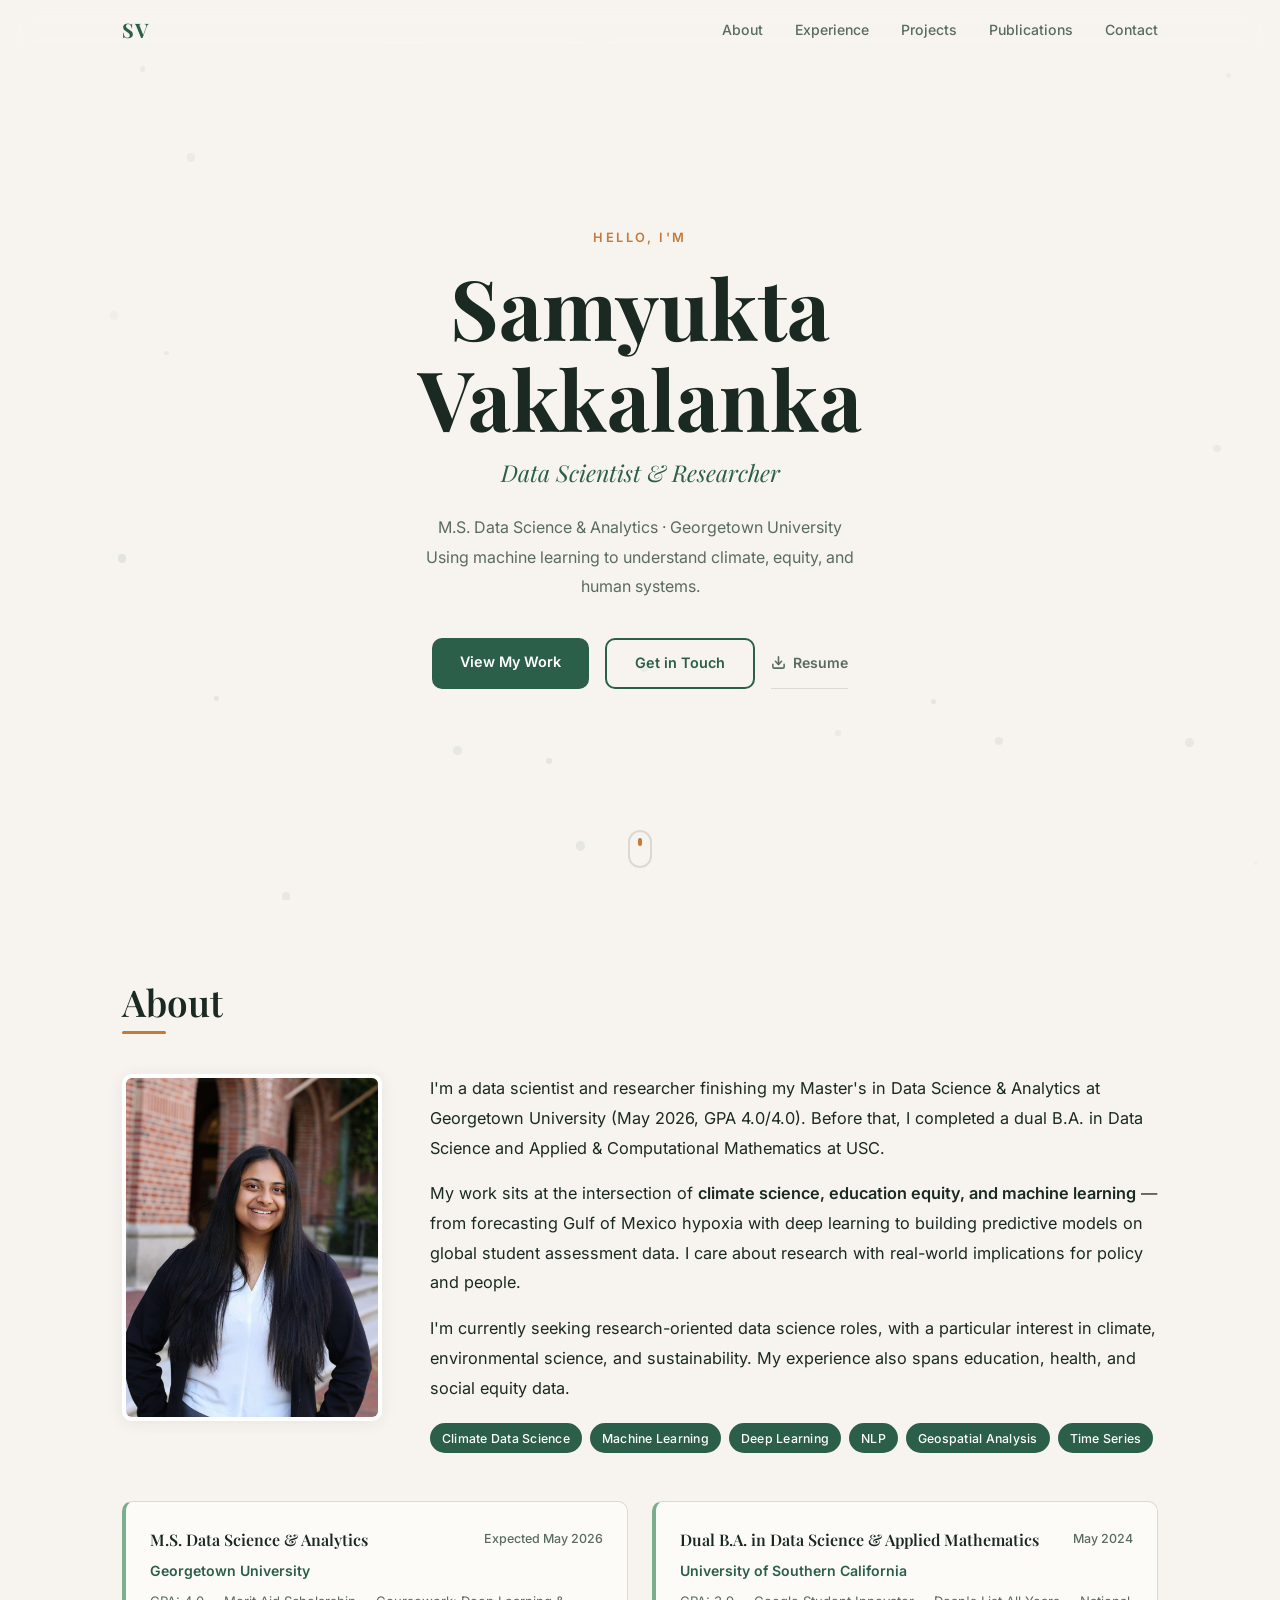
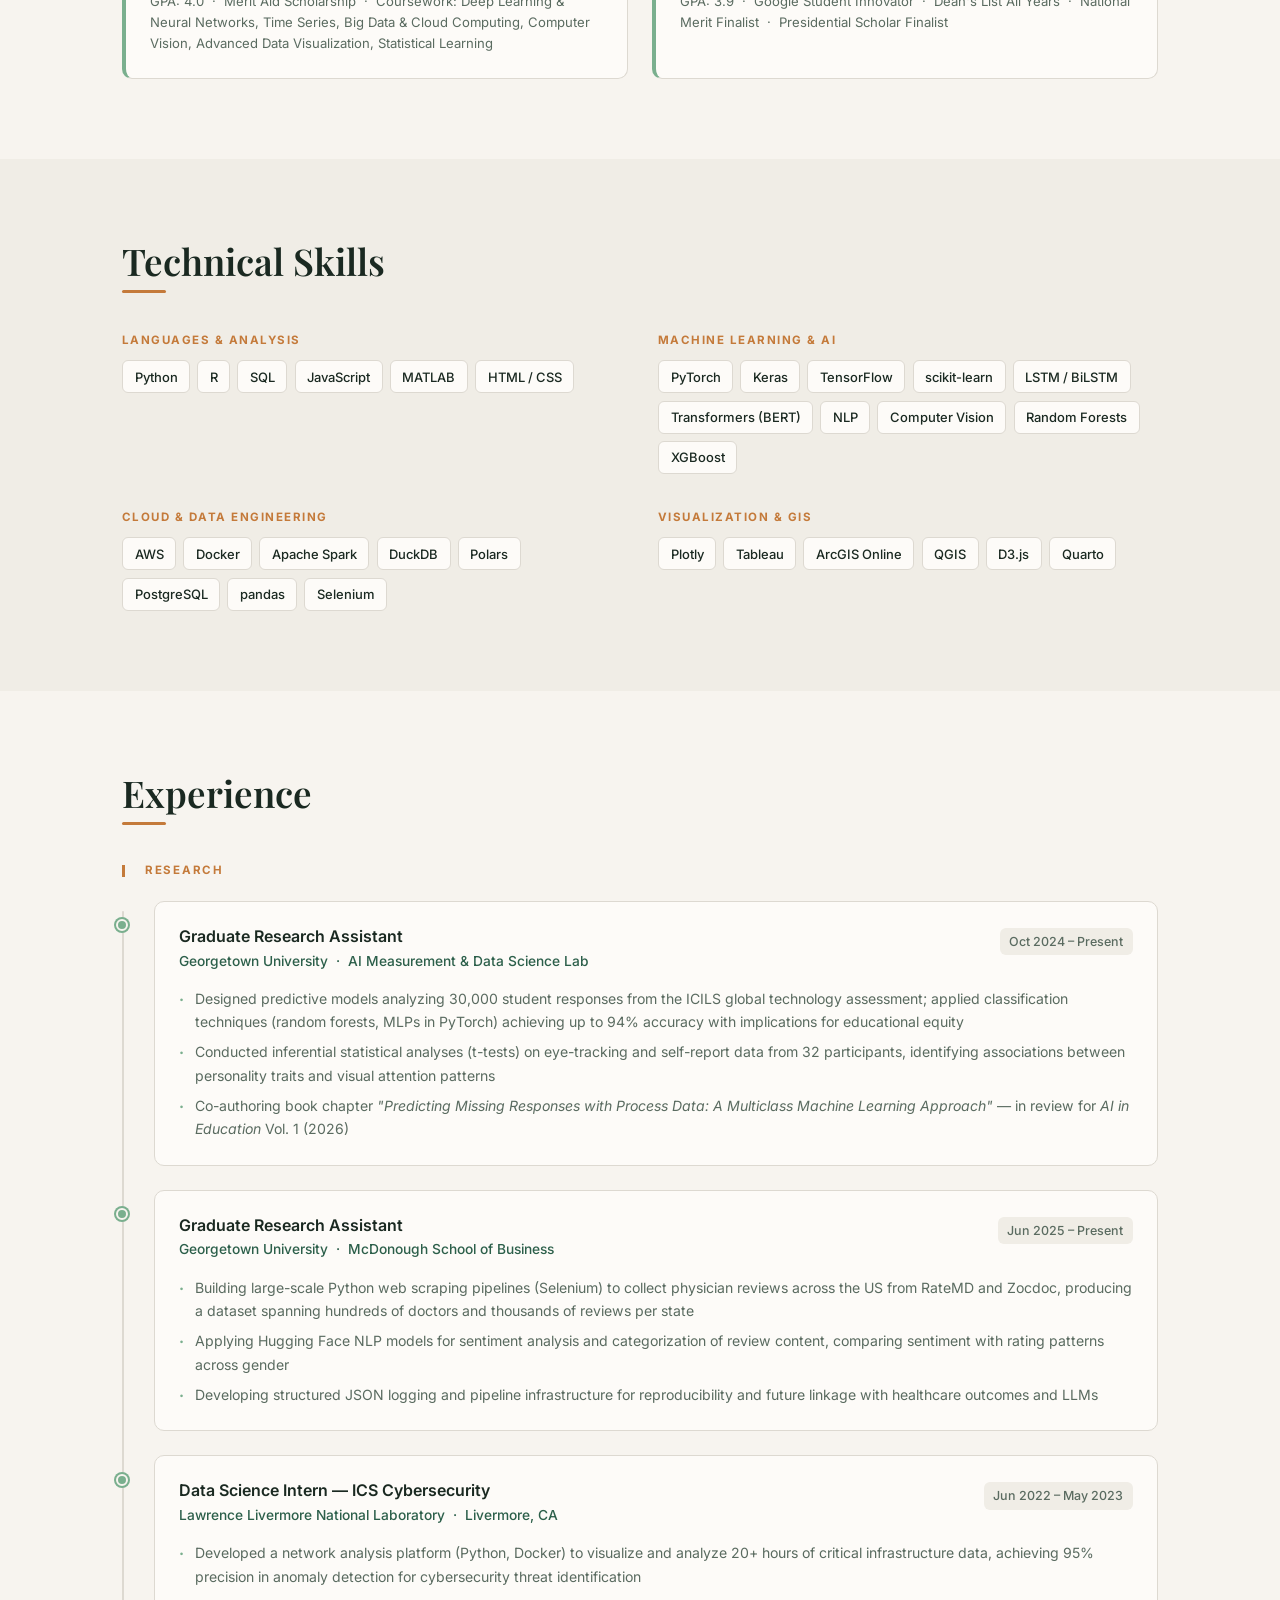
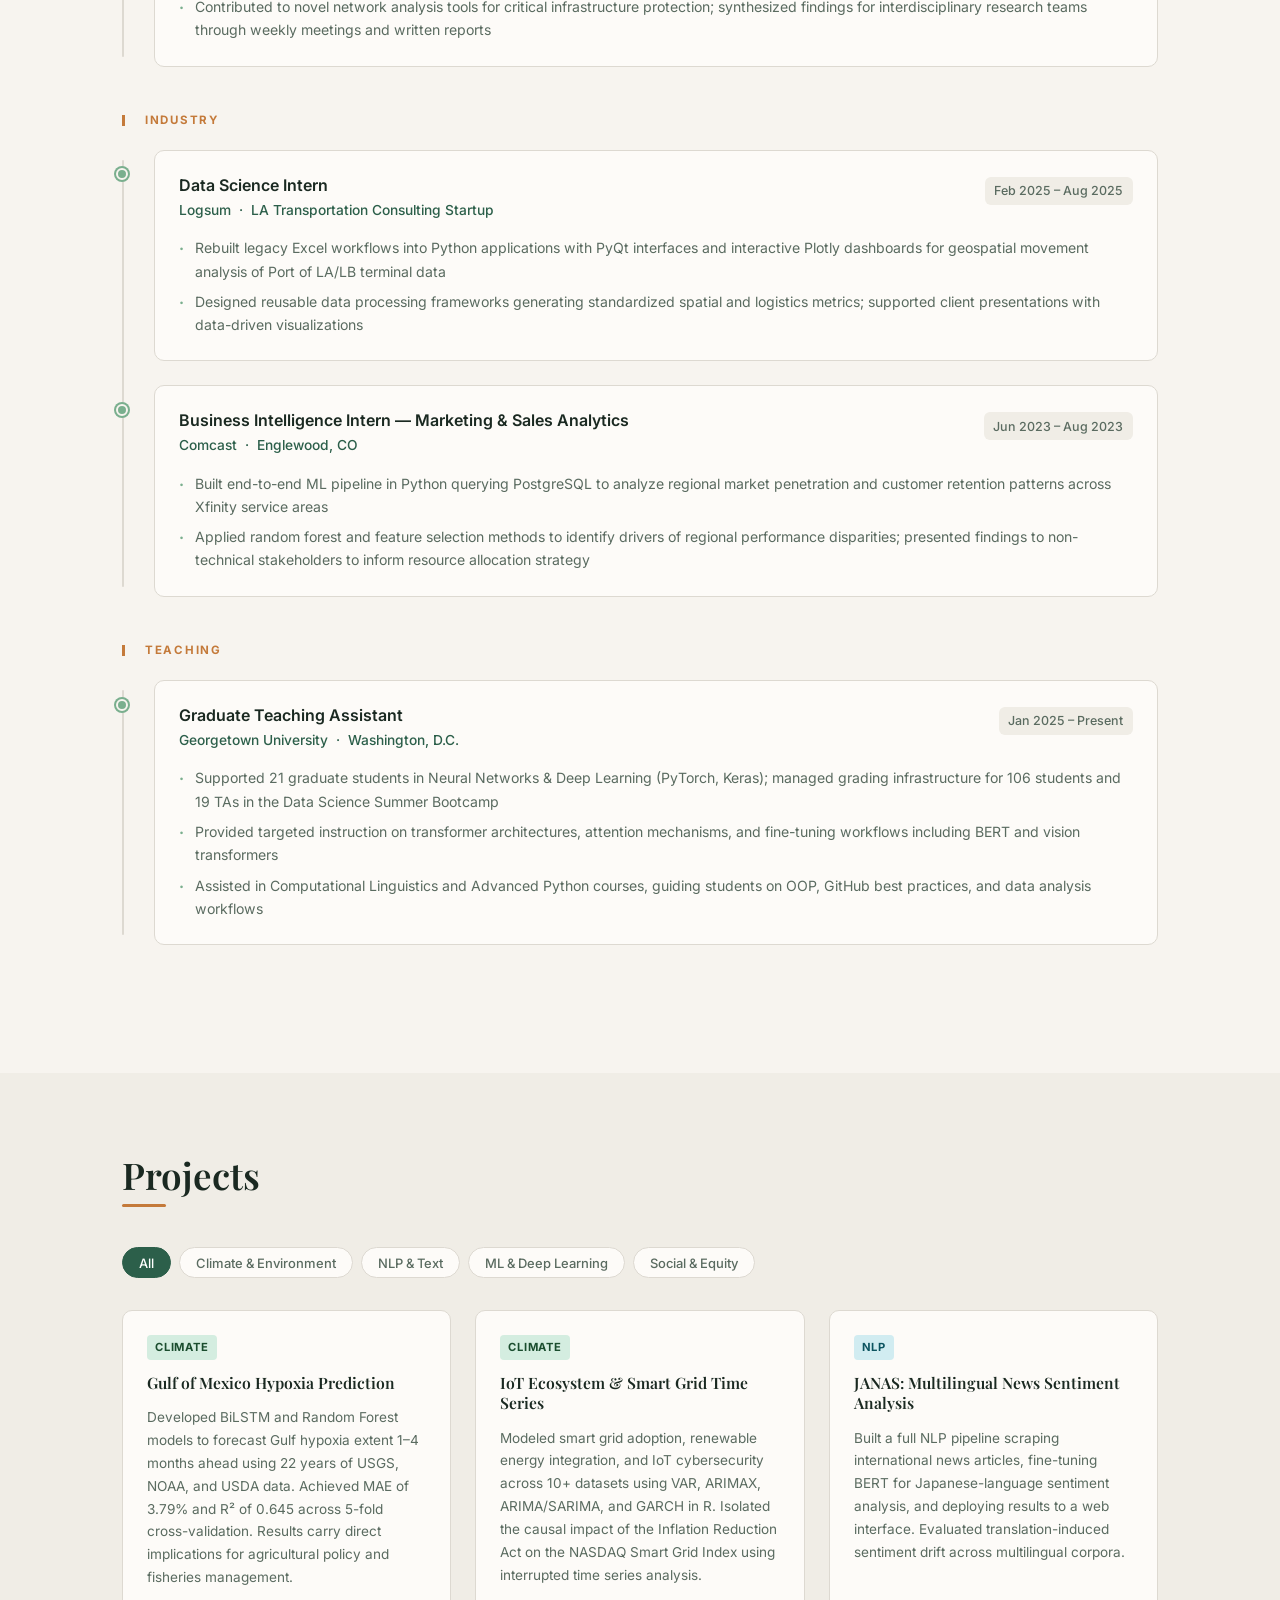
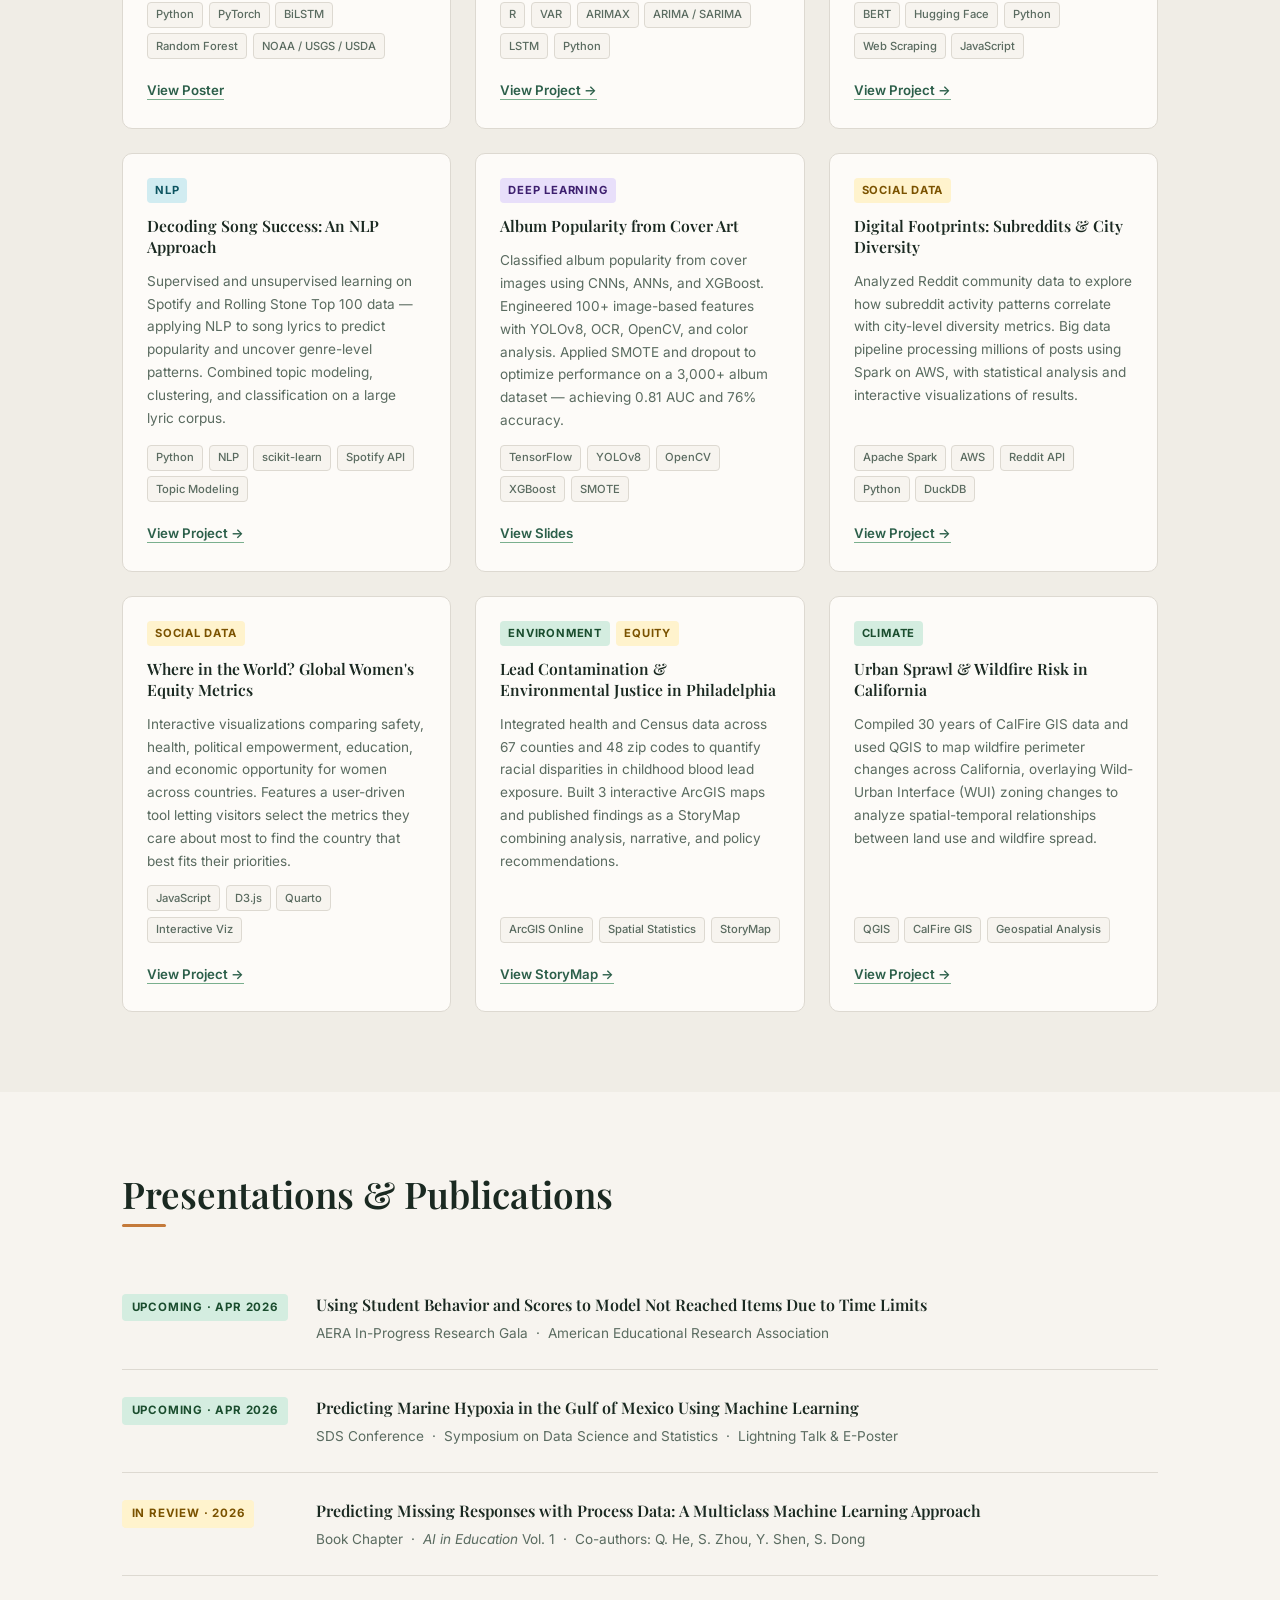
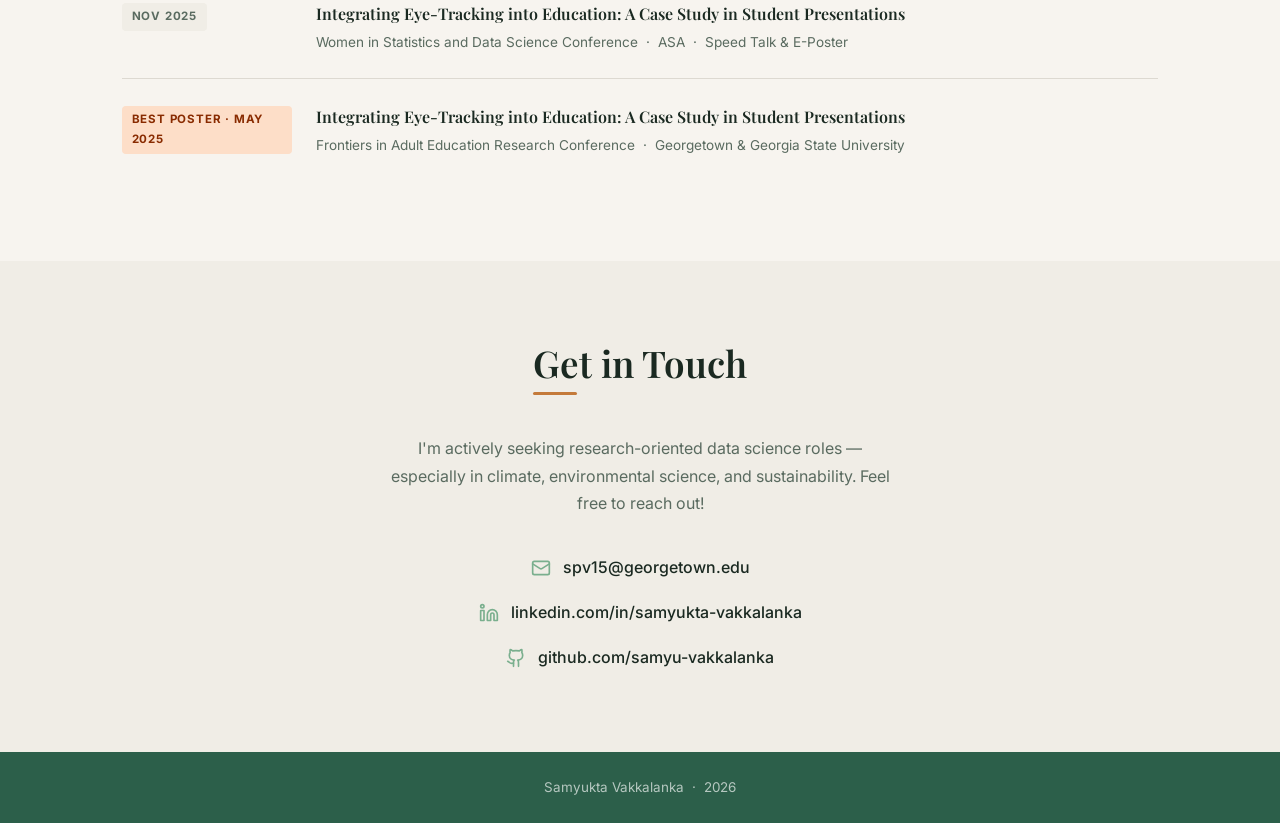
==== index.html @ a19cf348 "Restructure website" ====
<!DOCTYPE html>
<html lang="en">
<head>
  <meta charset="UTF-8">
  <meta name="viewport" content="width=device-width, initial-scale=1.0">
  <title>Samyukta Vakkalanka | Data Scientist & Researcher</title>
  <meta name="description" content="Data Scientist and Researcher specializing in climate, education, and machine learning. M.S. Data Science & Analytics, Georgetown University.">
  <meta name="keywords" content="Samyukta Vakkalanka, Samyu Vakkalanka, data scientist, climate data science, machine learning, Georgetown University">
  <link rel="preconnect" href="https://fonts.googleapis.com">
  <link rel="preconnect" href="https://fonts.gstatic.com" crossorigin>
  <link href="https://fonts.googleapis.com/css2?family=Playfair+Display:ital,wght@0,400;0,600;0,700;1,400;1,600&family=Inter:wght@300;400;500;600&display=swap" rel="stylesheet">
  <link rel="stylesheet" href="style.css">
  <!-- Favicon: SV initials in brand green -->
  <link rel="icon" type="image/svg+xml" href="data:image/svg+xml,<svg xmlns='http://www.w3.org/2000/svg' viewBox='0 0 32 32'><rect width='32' height='32' rx='6' fill='%232C5F4A'/><text x='50%25' y='50%25' dominant-baseline='central' text-anchor='middle' font-family='Georgia,serif' font-size='14' font-weight='700' fill='white'>SV</text></svg>">
</head>
<body>

  <!-- ===================== NAVIGATION ===================== -->
  <nav id="navbar">
    <div class="nav-inner">
      <a href="#hero" class="nav-logo">SV</a>
      <ul class="nav-links">
        <li><a href="#about">About</a></li>
        <li><a href="#experience">Experience</a></li>
        <li><a href="#projects">Projects</a></li>
        <li><a href="#publications">Publications</a></li>
        <li><a href="#contact">Contact</a></li>
      </ul>
    </div>
  </nav>

  <!-- ===================== HERO ===================== -->
  <section id="hero">
    <div class="hero-bg-dots" aria-hidden="true"></div>
    <div class="hero-content">
      <p class="hero-eyebrow">Hello, I'm</p>
      <h1>Samyukta<br>Vakkalanka</h1>
      <p class="hero-subtitle">Data Scientist &amp; Researcher</p>
      <p class="hero-desc">
        M.S. Data Science &amp; Analytics · Georgetown University<br>
        Using machine learning to understand climate, equity, and human systems.
      </p>
      <div class="hero-cta">
        <a href="#projects" class="btn-primary">View My Work</a>
        <a href="#contact" class="btn-secondary">Get in Touch</a>
        <a href="media/Samyukta_Vakkalanka_Resume.pdf" target="_blank" class="btn-cv">
          <svg xmlns="http://www.w3.org/2000/svg" width="15" height="15" viewBox="0 0 24 24" fill="none" stroke="currentColor" stroke-width="2.5" stroke-linecap="round" stroke-linejoin="round" aria-hidden="true"><path d="M21 15v4a2 2 0 0 1-2 2H5a2 2 0 0 1-2-2v-4"/><polyline points="7 10 12 15 17 10"/><line x1="12" y1="15" x2="12" y2="3"/></svg>
          Resume
        </a>
      </div>
    </div>
    <div class="hero-scroll" aria-label="Scroll down">
      <span class="scroll-mouse"><span class="scroll-dot"></span></span>
    </div>
  </section>

  <!-- ===================== ABOUT ===================== -->
  <section id="about" class="section">
    <div class="container">
      <h2 class="section-title">About</h2>
      <div class="about-grid">
        <div class="about-photo">
          <!-- Replace img/me.jpg with your professional headshot -->
          <img src="img/me.jpg" alt="Samyukta Vakkalanka">
        </div>
        <div class="about-text">
          <p>I'm a data scientist and researcher finishing my Master's in Data Science &amp; Analytics at Georgetown University (May 2026, GPA 4.0/4.0). Before that, I completed a dual B.A. in Data Science and Applied &amp; Computational Mathematics at USC.</p>
          <p>My work sits at the intersection of <strong>climate science, education equity, and machine learning</strong> — from forecasting Gulf of Mexico hypoxia with deep learning to building predictive models on global student assessment data. I care about research with real-world implications for policy and people.</p>
          <p>I'm currently seeking research-oriented data science roles, with a particular interest in climate, environmental science, and sustainability. My experience also spans education, health, and social equity data.</p>
          <div class="about-tags">
            <span class="badge">Climate Data Science</span>
            <span class="badge">Machine Learning</span>
            <span class="badge">Deep Learning</span>
            <span class="badge">NLP</span>
            <span class="badge">Geospatial Analysis</span>
            <span class="badge">Time Series</span>
          </div>
        </div>
      </div>

      <div class="edu-row">
        <div class="edu-card fade-in">
          <div class="edu-top">
            <span class="edu-degree">M.S. Data Science &amp; Analytics</span>
            <span class="edu-date">Expected May 2026</span>
          </div>
          <p class="edu-school">Georgetown University</p>
          <p class="edu-detail">GPA: 4.0 &nbsp;·&nbsp; Merit Aid Scholarship &nbsp;·&nbsp; Coursework: Deep Learning &amp; Neural Networks, Time Series, Big Data &amp; Cloud Computing, Computer Vision, Advanced Data Visualization, Statistical Learning</p>
        </div>
        <div class="edu-card fade-in">
          <div class="edu-top">
            <span class="edu-degree">Dual B.A. in Data Science &amp; Applied Mathematics</span>
            <span class="edu-date">May 2024</span>
          </div>
          <p class="edu-school">University of Southern California</p>
          <p class="edu-detail">GPA: 3.9 &nbsp;·&nbsp; Google Student Innovator &nbsp;·&nbsp; Dean's List All Years &nbsp;·&nbsp; National Merit Finalist &nbsp;·&nbsp; Presidential Scholar Finalist</p>
        </div>
      </div>
    </div>
  </section>

  <!-- ===================== SKILLS ===================== -->
  <section id="skills" class="section section-alt">
    <div class="container">
      <h2 class="section-title">Technical Skills</h2>
      <div class="skills-grid">
        <div class="skill-group fade-in">
          <h3 class="skill-label">Languages &amp; Analysis</h3>
          <div class="tag-row">
            <span class="tag">Python</span>
            <span class="tag">R</span>
            <span class="tag">SQL</span>
            <span class="tag">JavaScript</span>
            <span class="tag">MATLAB</span>
            <span class="tag">HTML / CSS</span>
          </div>
        </div>
        <div class="skill-group fade-in">
          <h3 class="skill-label">Machine Learning &amp; AI</h3>
          <div class="tag-row">
            <span class="tag">PyTorch</span>
            <span class="tag">Keras</span>
            <span class="tag">TensorFlow</span>
            <span class="tag">scikit-learn</span>
            <span class="tag">LSTM / BiLSTM</span>
            <span class="tag">Transformers (BERT)</span>
            <span class="tag">NLP</span>
            <span class="tag">Computer Vision</span>
            <span class="tag">Random Forests</span>
            <span class="tag">XGBoost</span>
          </div>
        </div>
        <div class="skill-group fade-in">
          <h3 class="skill-label">Cloud &amp; Data Engineering</h3>
          <div class="tag-row">
            <span class="tag">AWS</span>
            <span class="tag">Docker</span>
            <span class="tag">Apache Spark</span>
            <span class="tag">DuckDB</span>
            <span class="tag">Polars</span>
            <span class="tag">PostgreSQL</span>
            <span class="tag">pandas</span>
            <span class="tag">Selenium</span>
          </div>
        </div>
        <div class="skill-group fade-in">
          <h3 class="skill-label">Visualization &amp; GIS</h3>
          <div class="tag-row">
            <span class="tag">Plotly</span>
            <span class="tag">Tableau</span>
            <span class="tag">ArcGIS Online</span>
            <span class="tag">QGIS</span>
            <span class="tag">D3.js</span>
            <span class="tag">Quarto</span>
          </div>
        </div>
      </div>
    </div>
  </section>

  <!-- ===================== EXPERIENCE ===================== -->
  <section id="experience" class="section">
    <div class="container">
      <h2 class="section-title">Experience</h2>

      <!-- Research -->
      <div class="exp-group">
        <h3 class="exp-group-label">Research</h3>
        <div class="timeline">

          <div class="timeline-item fade-in">
            <div class="tl-dot"></div>
            <div class="tl-card">
              <div class="tl-header">
                <div class="tl-title-block">
                  <h4>Graduate Research Assistant</h4>
                  <p class="tl-org">Georgetown University &nbsp;·&nbsp; AI Measurement &amp; Data Science Lab</p>
                </div>
                <span class="tl-date">Oct 2024 – Present</span>
              </div>
              <ul class="tl-bullets">
                <li>Designed predictive models analyzing 30,000 student responses from the ICILS global technology assessment; applied classification techniques (random forests, MLPs in PyTorch) achieving up to 94% accuracy with implications for educational equity</li>
                <li>Conducted inferential statistical analyses (t-tests) on eye-tracking and self-report data from 32 participants, identifying associations between personality traits and visual attention patterns</li>
                <li>Co-authoring book chapter <em>"Predicting Missing Responses with Process Data: A Multiclass Machine Learning Approach"</em> — in review for <em>AI in Education</em> Vol. 1 (2026)</li>
              </ul>
            </div>
          </div>

          <div class="timeline-item fade-in">
            <div class="tl-dot"></div>
            <div class="tl-card">
              <div class="tl-header">
                <div class="tl-title-block">
                  <h4>Graduate Research Assistant</h4>
                  <p class="tl-org">Georgetown University &nbsp;·&nbsp; McDonough School of Business</p>
                </div>
                <span class="tl-date">Jun 2025 – Present</span>
              </div>
              <ul class="tl-bullets">
                <li>Building large-scale Python web scraping pipelines (Selenium) to collect physician reviews across the US from RateMD and Zocdoc, producing a dataset spanning hundreds of doctors and thousands of reviews per state</li>
                <li>Applying Hugging Face NLP models for sentiment analysis and categorization of review content, comparing sentiment with rating patterns across gender</li>
                <li>Developing structured JSON logging and pipeline infrastructure for reproducibility and future linkage with healthcare outcomes and LLMs</li>
              </ul>
            </div>
          </div>

          <div class="timeline-item fade-in">
            <div class="tl-dot"></div>
            <div class="tl-card">
              <div class="tl-header">
                <div class="tl-title-block">
                  <h4>Data Science Intern — ICS Cybersecurity</h4>
                  <p class="tl-org">Lawrence Livermore National Laboratory &nbsp;·&nbsp; Livermore, CA</p>
                </div>
                <span class="tl-date">Jun 2022 – May 2023</span>
              </div>
              <ul class="tl-bullets">
                <li>Developed a network analysis platform (Python, Docker) to visualize and analyze 20+ hours of critical infrastructure data, achieving 95% precision in anomaly detection for cybersecurity threat identification</li>
                <li>Contributed to novel network analysis tools for critical infrastructure protection; synthesized findings for interdisciplinary research teams through weekly meetings and written reports</li>
              </ul>
            </div>
          </div>

        </div>
      </div>

      <!-- Industry -->
      <div class="exp-group">
        <h3 class="exp-group-label">Industry</h3>
        <div class="timeline">

          <div class="timeline-item fade-in">
            <div class="tl-dot"></div>
            <div class="tl-card">
              <div class="tl-header">
                <div class="tl-title-block">
                  <h4>Data Science Intern</h4>
                  <p class="tl-org">Logsum &nbsp;·&nbsp; LA Transportation Consulting Startup</p>
                </div>
                <span class="tl-date">Feb 2025 – Aug 2025</span>
              </div>
              <ul class="tl-bullets">
                <li>Rebuilt legacy Excel workflows into Python applications with PyQt interfaces and interactive Plotly dashboards for geospatial movement analysis of Port of LA/LB terminal data</li>
                <li>Designed reusable data processing frameworks generating standardized spatial and logistics metrics; supported client presentations with data-driven visualizations</li>
              </ul>
            </div>
          </div>

          <div class="timeline-item fade-in">
            <div class="tl-dot"></div>
            <div class="tl-card">
              <div class="tl-header">
                <div class="tl-title-block">
                  <h4>Business Intelligence Intern — Marketing &amp; Sales Analytics</h4>
                  <p class="tl-org">Comcast &nbsp;·&nbsp; Englewood, CO</p>
                </div>
                <span class="tl-date">Jun 2023 – Aug 2023</span>
              </div>
              <ul class="tl-bullets">
                <li>Built end-to-end ML pipeline in Python querying PostgreSQL to analyze regional market penetration and customer retention patterns across Xfinity service areas</li>
                <li>Applied random forest and feature selection methods to identify drivers of regional performance disparities; presented findings to non-technical stakeholders to inform resource allocation strategy</li>
              </ul>
            </div>
          </div>

        </div>
      </div>

      <!-- Teaching -->
      <div class="exp-group">
        <h3 class="exp-group-label">Teaching</h3>
        <div class="timeline">

          <div class="timeline-item fade-in">
            <div class="tl-dot"></div>
            <div class="tl-card">
              <div class="tl-header">
                <div class="tl-title-block">
                  <h4>Graduate Teaching Assistant</h4>
                  <p class="tl-org">Georgetown University &nbsp;·&nbsp; Washington, D.C.</p>
                </div>
                <span class="tl-date">Jan 2025 – Present</span>
              </div>
              <ul class="tl-bullets">
                <li>Supported 21 graduate students in Neural Networks &amp; Deep Learning (PyTorch, Keras); managed grading infrastructure for 106 students and 19 TAs in the Data Science Summer Bootcamp</li>
                <li>Provided targeted instruction on transformer architectures, attention mechanisms, and fine-tuning workflows including BERT and vision transformers</li>
                <li>Assisted in Computational Linguistics and Advanced Python courses, guiding students on OOP, GitHub best practices, and data analysis workflows</li>
              </ul>
            </div>
          </div>

        </div>
      </div>

    </div>
  </section>

  <!-- ===================== PROJECTS ===================== -->
  <section id="projects" class="section section-alt">
    <div class="container">
      <h2 class="section-title">Projects</h2>
      <div class="filter-row">
        <button class="filter-btn active" data-filter="all">All</button>
        <button class="filter-btn" data-filter="climate">Climate &amp; Environment</button>
        <button class="filter-btn" data-filter="nlp">NLP &amp; Text</button>
        <button class="filter-btn" data-filter="ml">ML &amp; Deep Learning</button>
        <button class="filter-btn" data-filter="social">Social &amp; Equity</button>
      </div>
      <div class="projects-grid">

        <!-- Gulf of Mexico Hypoxia -->
        <div class="proj-card fade-in" data-category="climate">
          <div class="proj-cats">
            <span class="proj-cat cat-climate">Climate</span>
          </div>
          <h3>Gulf of Mexico Hypoxia Prediction</h3>
          <p>Developed BiLSTM and Random Forest models to forecast Gulf hypoxia extent 1–4 months ahead using 22 years of USGS, NOAA, and USDA data. Achieved MAE of 3.79% and R² of 0.645 across 5-fold cross-validation. Results carry direct implications for agricultural policy and fisheries management.</p>
          <div class="proj-tools">
            <span>Python</span><span>PyTorch</span><span>BiLSTM</span><span>Random Forest</span><span>NOAA / USGS / USDA</span>
          </div>
          <div class="proj-actions">
            <!-- Drop hypoxia-poster.pdf into the media/ folder and this will work -->
            <a href="media/hypoxia-poster.pdf" target="_blank" class="proj-link">View Poster</a>
          </div>
        </div>

        <!-- Smart Grid Time Series -->
        <div class="proj-card fade-in" data-category="climate">
          <div class="proj-cats">
            <span class="proj-cat cat-climate">Climate</span>
          </div>
          <h3>IoT Ecosystem &amp; Smart Grid Time Series</h3>
          <p>Modeled smart grid adoption, renewable energy integration, and IoT cybersecurity across 10+ datasets using VAR, ARIMAX, ARIMA/SARIMA, and GARCH in R. Isolated the causal impact of the Inflation Reduction Act on the NASDAQ Smart Grid Index using interrupted time series analysis.</p>
          <div class="proj-tools">
            <span>R</span><span>VAR</span><span>ARIMAX</span><span>ARIMA / SARIMA</span><span>LSTM</span><span>Python</span>
          </div>
          <div class="proj-actions">
            <a href="https://samyuvakkalanka.georgetown.domains/time-series/" target="_blank" class="proj-link">View Project →</a>
          </div>
        </div>

        <!-- JANAS NLP -->
        <div class="proj-card fade-in" data-category="nlp">
          <div class="proj-cats">
            <span class="proj-cat cat-nlp">NLP</span>
          </div>
          <h3>JANAS: Multilingual News Sentiment Analysis</h3>
          <p>Built a full NLP pipeline scraping international news articles, fine-tuning BERT for Japanese-language sentiment analysis, and deploying results to a web interface. Evaluated translation-induced sentiment drift across multilingual corpora.</p>
          <div class="proj-tools">
            <span>BERT</span><span>Hugging Face</span><span>Python</span><span>Web Scraping</span><span>JavaScript</span>
          </div>
          <div class="proj-actions">
            <a href="https://satomitheito.github.io/NLP-Article-Analysis/" target="_blank" class="proj-link">View Project →</a>
          </div>
        </div>

        <!-- Song Popularity NLP -->
        <div class="proj-card fade-in" data-category="nlp">
          <div class="proj-cats">
            <span class="proj-cat cat-nlp">NLP</span>
          </div>
          <h3>Decoding Song Success: An NLP Approach</h3>
          <p>Supervised and unsupervised learning on Spotify and Rolling Stone Top 100 data — applying NLP to song lyrics to predict popularity and uncover genre-level patterns. Combined topic modeling, clustering, and classification on a large lyric corpus.</p>
          <div class="proj-tools">
            <span>Python</span><span>NLP</span><span>scikit-learn</span><span>Spotify API</span><span>Topic Modeling</span>
          </div>
          <div class="proj-actions">
            <a href="https://samyuvakkalanka.georgetown.domains/Final_Project/" target="_blank" class="proj-link">View Project →</a>
          </div>
        </div>

        <!-- Album Cover Deep Learning -->
        <div class="proj-card fade-in" data-category="ml">
          <div class="proj-cats">
            <span class="proj-cat cat-ml">Deep Learning</span>
          </div>
          <h3>Album Popularity from Cover Art</h3>
          <p>Classified album popularity from cover images using CNNs, ANNs, and XGBoost. Engineered 100+ image-based features with YOLOv8, OCR, OpenCV, and color analysis. Applied SMOTE and dropout to optimize performance on a 3,000+ album dataset — achieving 0.81 AUC and 76% accuracy.</p>
          <div class="proj-tools">
            <span>TensorFlow</span><span>YOLOv8</span><span>OpenCV</span><span>XGBoost</span><span>SMOTE</span>
          </div>
          <div class="proj-actions">
            <!-- Drop album-slides.pdf into media/ or replace with hosted link -->
            <a href="media/album-slides.pdf" target="_blank" class="proj-link">View Slides</a>
          </div>
        </div>

        <!-- Digital Footprints -->
        <div class="proj-card fade-in" data-category="social">
          <div class="proj-cats">
            <span class="proj-cat cat-social">Social Data</span>
          </div>
          <h3>Digital Footprints: Subreddits &amp; City Diversity</h3>
          <p>Analyzed Reddit community data to explore how subreddit activity patterns correlate with city-level diversity metrics. Big data pipeline processing millions of posts using Spark on AWS, with statistical analysis and interactive visualizations of results.</p>
          <div class="proj-tools">
            <span>Apache Spark</span><span>AWS</span><span>Reddit API</span><span>Python</span><span>DuckDB</span>
          </div>
          <div class="proj-actions">
            <a href="https://samyuvakkalanka.georgetown.domains/dsan_6000/" target="_blank" class="proj-link">View Project →</a>
          </div>
        </div>

        <!-- Women's Global Metrics -->
        <div class="proj-card fade-in" data-category="social">
          <div class="proj-cats">
            <span class="proj-cat cat-social">Social Data</span>
          </div>
          <h3>Where in the World? Global Women's Equity Metrics</h3>
          <p>Interactive visualizations comparing safety, health, political empowerment, education, and economic opportunity for women across countries. Features a user-driven tool letting visitors select the metrics they care about most to find the country that best fits their priorities.</p>
          <div class="proj-tools">
            <span>JavaScript</span><span>D3.js</span><span>Quarto</span><span>Interactive Viz</span>
          </div>
          <div class="proj-actions">
            <!-- TODO: replace # with the actual project URL -->
            <a href="https://ehealy.georgetown.domains/womens_travel_guide" target="_blank" class="proj-link">View Project →</a>
          </div>
        </div>

        <!-- Lead Contamination -->
        <div class="proj-card fade-in" data-category="climate social">
          <div class="proj-cats">
            <span class="proj-cat cat-climate">Environment</span>
            <span class="proj-cat cat-social">Equity</span>
          </div>
          <h3>Lead Contamination &amp; Environmental Justice in Philadelphia</h3>
          <p>Integrated health and Census data across 67 counties and 48 zip codes to quantify racial disparities in childhood blood lead exposure. Built 3 interactive ArcGIS maps and published findings as a StoryMap combining analysis, narrative, and policy recommendations.</p>
          <div class="proj-tools">
            <span>ArcGIS Online</span><span>Spatial Statistics</span><span>StoryMap</span>
          </div>
          <div class="proj-actions">
            <a href="https://storymaps.arcgis.com/stories/d313741e464646a6a0be48653bbed88f" target="_blank" class="proj-link">View StoryMap →</a>
          </div>
        </div>

        <!-- Wildfire -->
        <div class="proj-card fade-in" data-category="climate">
          <div class="proj-cats">
            <span class="proj-cat cat-climate">Climate</span>
          </div>
          <h3>Urban Sprawl &amp; Wildfire Risk in California</h3>
          <p>Compiled 30 years of CalFire GIS data and used QGIS to map wildfire perimeter changes across California, overlaying Wild-Urban Interface (WUI) zoning changes to analyze spatial-temporal relationships between land use and wildfire spread.</p>
          <div class="proj-tools">
            <span>QGIS</span><span>CalFire GIS</span><span>Geospatial Analysis</span>
          </div>
          <div class="proj-actions">
            <a href="https://samyuvakkalanka.github.io/FireProject/" target="_blank" class="proj-link">View Project →</a>
          </div>
        </div>

      </div>
    </div>
  </section>

  <!-- ===================== PUBLICATIONS & PRESENTATIONS ===================== -->
  <section id="publications" class="section">
    <div class="container">
      <h2 class="section-title">Presentations &amp; Publications</h2>
      <div class="pubs-list">

        <div class="pub-item fade-in">
          <span class="pub-badge badge-upcoming">Upcoming · Apr 2026</span>
          <div class="pub-body">
            <p class="pub-title">Using Student Behavior and Scores to Model Not Reached Items Due to Time Limits</p>
            <p class="pub-venue">AERA In-Progress Research Gala &nbsp;·&nbsp; American Educational Research Association</p>
          </div>
        </div>

        <div class="pub-item fade-in">
          <span class="pub-badge badge-upcoming">Upcoming · Apr 2026</span>
          <div class="pub-body">
            <p class="pub-title">Predicting Marine Hypoxia in the Gulf of Mexico Using Machine Learning</p>
            <p class="pub-venue">SDS Conference &nbsp;·&nbsp; Symposium on Data Science and Statistics &nbsp;·&nbsp; Lightning Talk &amp; E-Poster</p>
          </div>
        </div>

        <div class="pub-item fade-in">
          <span class="pub-badge badge-review">In Review · 2026</span>
          <div class="pub-body">
            <p class="pub-title">Predicting Missing Responses with Process Data: A Multiclass Machine Learning Approach</p>
            <p class="pub-venue">Book Chapter &nbsp;·&nbsp; <em>AI in Education</em> Vol. 1 &nbsp;·&nbsp; Co-authors: Q. He, S. Zhou, Y. Shen, S. Dong</p>
          </div>
        </div>

        <div class="pub-item fade-in">
          <span class="pub-badge badge-past">Nov 2025</span>
          <div class="pub-body">
            <p class="pub-title">Integrating Eye-Tracking into Education: A Case Study in Student Presentations</p>
            <p class="pub-venue">Women in Statistics and Data Science Conference &nbsp;·&nbsp; ASA &nbsp;·&nbsp; Speed Talk &amp; E-Poster</p>
          </div>
        </div>

        <div class="pub-item fade-in">
          <span class="pub-badge badge-award">Best Poster · May 2025</span>
          <div class="pub-body">
            <p class="pub-title">Integrating Eye-Tracking into Education: A Case Study in Student Presentations</p>
            <p class="pub-venue">Frontiers in Adult Education Research Conference &nbsp;·&nbsp; Georgetown &amp; Georgia State University</p>
          </div>
        </div>

      </div>
    </div>
  </section>

  <!-- ===================== CONTACT ===================== -->
  <section id="contact" class="section section-alt">
    <div class="container contact-wrap">
      <h2 class="section-title">Get in Touch</h2>
      <p class="contact-desc">I'm actively seeking research-oriented data science roles — especially in climate, environmental science, and sustainability. Feel free to reach out!</p>
      <div class="contact-links">
        <a href="mailto:spv15@georgetown.edu" class="contact-link">
          <svg xmlns="http://www.w3.org/2000/svg" width="20" height="20" viewBox="0 0 24 24" fill="none" stroke="currentColor" stroke-width="2" stroke-linecap="round" stroke-linejoin="round" aria-hidden="true"><rect x="2" y="4" width="20" height="16" rx="2"/><path d="m22 7-8.97 5.7a1.94 1.94 0 0 1-2.06 0L2 7"/></svg>
          spv15@georgetown.edu
        </a>
        <a href="https://linkedin.com/in/samyukta-vakkalanka" target="_blank" rel="noopener" class="contact-link">
          <svg xmlns="http://www.w3.org/2000/svg" width="20" height="20" viewBox="0 0 24 24" fill="none" stroke="currentColor" stroke-width="2" stroke-linecap="round" stroke-linejoin="round" aria-hidden="true"><path d="M16 8a6 6 0 0 1 6 6v7h-4v-7a2 2 0 0 0-2-2 2 2 0 0 0-2 2v7h-4v-7a6 6 0 0 1 6-6z"/><rect x="2" y="9" width="4" height="12"/><circle cx="4" cy="4" r="2"/></svg>
          linkedin.com/in/samyukta-vakkalanka
        </a>
        <a href="https://github.com/samyu-vakkalanka" target="_blank" rel="noopener" class="contact-link">
          <svg xmlns="http://www.w3.org/2000/svg" width="20" height="20" viewBox="0 0 24 24" fill="none" stroke="currentColor" stroke-width="2" stroke-linecap="round" stroke-linejoin="round" aria-hidden="true"><path d="M15 22v-4a4.8 4.8 0 0 0-1-3.5c3 0 6-2 6-5.5.08-1.25-.27-2.48-1-3.5.28-1.15.28-2.35 0-3.5 0 0-1 0-3 1.5-2.64-.5-5.36-.5-8 0C6 2 5 2 5 2c-.3 1.15-.3 2.35 0 3.5A5.403 5.403 0 0 0 4 9c0 3.5 3 5.5 6 5.5-.39.49-.68 1.05-.85 1.65-.17.6-.22 1.23-.15 1.85v4"/><path d="M9 18c-4.51 2-5-2-7-2"/></svg>
          github.com/samyu-vakkalanka
        </a>
      </div>
    </div>
  </section>

  <footer>
    <p>Samyukta Vakkalanka &nbsp;·&nbsp; 2026</p>
  </footer>

  <script src="script.js"></script>
</body>
</html>
---- style.css ----
/* =====================================================
   DESIGN TOKENS
   ===================================================== */
:root {
  --bg:           #F7F4EF;
  --bg-alt:       #F0EDE6;
  --card-bg:      #FDFBF8;
  --primary:      #2C5F4A;
  --primary-dark: #1E4234;
  --sage:         #7AAF8E;
  --sage-light:   #C4DDD0;
  --terra:        #C47A3A;
  --terra-light:  #EDD4B8;
  --text:         #1A2921;
  --text-muted:   #5A6B60;
  --border:       #DDD9D1;
  --white:        #FFFFFF;

  --font-serif: 'Playfair Display', Georgia, 'Times New Roman', serif;
  --font-sans:  'Inter', system-ui, -apple-system, sans-serif;

  --radius:    10px;
  --radius-sm: 6px;
  --shadow:      0 2px 16px rgba(26, 41, 33, 0.07);
  --shadow-hover: 0 8px 32px rgba(26, 41, 33, 0.13);
  --transition: 0.22s ease;

  --max-w: 1100px;
}

/* =====================================================
   RESET & BASE
   ===================================================== */
*, *::before, *::after {
  box-sizing: border-box;
  margin: 0;
  padding: 0;
}

html {
  scroll-behavior: smooth;
  font-size: 16px;
}

body {
  font-family: var(--font-sans);
  background-color: var(--bg);
  color: var(--text);
  line-height: 1.72;
}

img { max-width: 100%; display: block; }
a   { color: inherit; text-decoration: none; }
ul  { list-style: none; }
button { cursor: pointer; font-family: var(--font-sans); border: none; background: none; }
em  { font-style: italic; }
strong { font-weight: 600; }

/* =====================================================
   TYPOGRAPHY
   ===================================================== */
h1 {
  font-family: var(--font-serif);
  font-size: clamp(3rem, 6.5vw, 5.2rem);
  font-weight: 700;
  line-height: 1.1;
  color: var(--text);
}

h2 {
  font-family: var(--font-serif);
  font-size: clamp(1.75rem, 3vw, 2.3rem);
  font-weight: 600;
  line-height: 1.2;
}

h3 {
  font-family: var(--font-serif);
  font-size: 1.1rem;
  font-weight: 600;
  line-height: 1.3;
}

h4 {
  font-family: var(--font-sans);
  font-size: 1rem;
  font-weight: 600;
  line-height: 1.3;
}

p { margin-bottom: 1rem; }
p:last-child { margin-bottom: 0; }

/* =====================================================
   LAYOUT
   ===================================================== */
.container {
  max-width: var(--max-w);
  margin: 0 auto;
  padding: 0 2rem;
}

.section        { padding: 5rem 0; }
.section-alt    { background-color: var(--bg-alt); }

.section-title {
  margin-bottom: 2.5rem;
  display: inline-block;
  position: relative;
}

/* Terracotta underline accent — the little bit of whimsy */
.section-title::after {
  content: '';
  display: block;
  width: 44px;
  height: 3px;
  background: var(--terra);
  border-radius: 2px;
  margin-top: 0.45rem;
}

/* =====================================================
   NAVIGATION
   ===================================================== */
#navbar {
  position: fixed;
  top: 0; left: 0; right: 0;
  z-index: 200;
  background: rgba(247, 244, 239, 0.88);
  backdrop-filter: blur(14px);
  -webkit-backdrop-filter: blur(14px);
  border-bottom: 1px solid transparent;
  transition: border-color var(--transition), box-shadow var(--transition);
}

#navbar.scrolled {
  border-color: var(--border);
  box-shadow: 0 2px 20px rgba(26, 41, 33, 0.07);
}

.nav-inner {
  max-width: var(--max-w);
  margin: 0 auto;
  padding: 0 2rem;
  height: 60px;
  display: flex;
  align-items: center;
  justify-content: space-between;
}

.nav-logo {
  font-family: var(--font-serif);
  font-size: 1.25rem;
  font-weight: 700;
  color: var(--primary);
  letter-spacing: 0.04em;
}

.nav-links {
  display: flex;
  gap: 2rem;
  align-items: center;
}

.nav-links a {
  font-size: 0.88rem;
  font-weight: 500;
  color: var(--text-muted);
  position: relative;
  transition: color var(--transition);
}

/* Underline grows from center — subtle hover */
.nav-links a::after {
  content: '';
  position: absolute;
  bottom: -3px;
  left: 50%;
  transform: translateX(-50%);
  width: 0;
  height: 2px;
  background: var(--terra);
  border-radius: 1px;
  transition: width var(--transition);
}

.nav-links a:hover         { color: var(--primary); }
.nav-links a:hover::after  { width: 100%; }

/* =====================================================
   HERO
   ===================================================== */
#hero {
  min-height: 100vh;
  display: flex;
  align-items: center;
  justify-content: center;
  position: relative;
  overflow: hidden;
  padding: 80px 2rem 4rem;
}

/* Animated floating data dots — very subtle */
.hero-bg-dots {
  position: absolute;
  inset: 0;
  pointer-events: none;
  overflow: hidden;
}

.hero-dot {
  position: absolute;
  border-radius: 50%;
  background: var(--primary);
  animation: floatDot ease-in-out infinite;
}

@keyframes floatDot {
  0%, 100% { transform: translateY(0); }
  50%       { transform: translateY(-14px); }
}

.hero-content {
  text-align: center;
  max-width: 680px;
  position: relative;
  z-index: 1;
}

.hero-eyebrow {
  font-size: 0.8rem;
  font-weight: 600;
  letter-spacing: 0.2em;
  text-transform: uppercase;
  color: var(--terra);
  margin-bottom: 0.75rem;
}

.hero-content h1 {
  margin-bottom: 0.6rem;
}

.hero-subtitle {
  font-family: var(--font-serif);
  font-style: italic;
  font-size: clamp(1.1rem, 2.5vw, 1.45rem);
  color: var(--primary);
  margin-bottom: 1.25rem;
}

.hero-desc {
  font-size: 1rem;
  color: var(--text-muted);
  line-height: 1.85;
  margin: 0 auto 2.25rem;
  max-width: 480px;
}

.hero-cta {
  display: flex;
  gap: 1rem;
  justify-content: center;
  flex-wrap: wrap;
}

.btn-primary {
  display: inline-block;
  background: var(--primary);
  color: white;
  padding: 0.75rem 1.75rem;
  border-radius: var(--radius);
  font-size: 0.9rem;
  font-weight: 600;
  transition: background var(--transition), transform var(--transition), box-shadow var(--transition);
}

.btn-primary:hover {
  background: var(--primary-dark);
  transform: translateY(-2px);
  box-shadow: 0 6px 20px rgba(44, 95, 74, 0.28);
}

.btn-secondary {
  display: inline-block;
  border: 2px solid var(--primary);
  color: var(--primary);
  padding: 0.7rem 1.75rem;
  border-radius: var(--radius);
  font-size: 0.9rem;
  font-weight: 600;
  transition: all var(--transition);
}

.btn-secondary:hover {
  background: var(--primary);
  color: white;
  transform: translateY(-2px);
}

.btn-cv {
  display: inline-flex;
  align-items: center;
  gap: 0.4rem;
  color: var(--text-muted);
  font-size: 0.88rem;
  font-weight: 600;
  border-bottom: 1.5px solid var(--border);
  padding-bottom: 1px;
  transition: color var(--transition), border-color var(--transition);
}

.btn-cv:hover {
  color: var(--terra);
  border-color: var(--terra);
}

/* Scroll indicator */
.hero-scroll {
  position: absolute;
  bottom: 2rem;
  left: 50%;
  transform: translateX(-50%);
}

.scroll-mouse {
  display: block;
  width: 24px;
  height: 38px;
  border: 2px solid var(--border);
  border-radius: 12px;
  position: relative;
}

.scroll-dot {
  display: block;
  position: absolute;
  top: 6px;
  left: 50%;
  transform: translateX(-50%);
  width: 4px;
  height: 8px;
  background: var(--terra);
  border-radius: 2px;
  animation: scrollBounce 2.2s ease-in-out infinite;
}

@keyframes scrollBounce {
  0%, 100% { top: 6px; opacity: 1; }
  55%       { top: 17px; opacity: 0.25; }
}

/* =====================================================
   ABOUT
   ===================================================== */
.about-grid {
  display: grid;
  grid-template-columns: 260px 1fr;
  gap: 3rem;
  align-items: start;
  margin-bottom: 3rem;
}

.about-photo img {
  width: 100%;
  aspect-ratio: 3 / 4;
  object-fit: cover;
  border-radius: var(--radius);
  box-shadow: var(--shadow);
  border: 4px solid var(--white);
}

.about-text p {
  font-size: 1.02rem;
  color: var(--text);
  line-height: 1.82;
}

.about-tags {
  display: flex;
  flex-wrap: wrap;
  gap: 0.5rem;
  margin-top: 1.25rem;
}

.badge {
  background: var(--primary);
  color: white;
  font-size: 0.77rem;
  font-weight: 500;
  padding: 0.28rem 0.75rem;
  border-radius: 20px;
  letter-spacing: 0.02em;
}

/* Education */
.edu-row {
  display: grid;
  grid-template-columns: 1fr 1fr;
  gap: 1.5rem;
}

.edu-card {
  background: var(--card-bg);
  border: 1px solid var(--border);
  border-left: 4px solid var(--sage);
  border-radius: var(--radius);
  padding: 1.5rem;
}

.edu-top {
  display: flex;
  justify-content: space-between;
  align-items: flex-start;
  gap: 0.75rem;
  margin-bottom: 0.3rem;
}

.edu-degree {
  font-family: var(--font-serif);
  font-size: 1rem;
  font-weight: 600;
  color: var(--text);
  flex: 1;
}

.edu-date {
  font-size: 0.78rem;
  color: var(--text-muted);
  font-weight: 500;
  white-space: nowrap;
  padding-top: 2px;
}

.edu-school {
  color: var(--primary);
  font-weight: 600;
  font-size: 0.88rem;
  margin-bottom: 0.5rem;
}

.edu-detail {
  font-size: 0.82rem;
  color: var(--text-muted);
  line-height: 1.6;
  margin: 0;
}

/* =====================================================
   SKILLS
   ===================================================== */
.skills-grid {
  display: grid;
  grid-template-columns: repeat(2, 1fr);
  gap: 2.25rem;
}

.skill-label {
  font-family: var(--font-sans);
  font-size: 0.72rem;
  font-weight: 700;
  text-transform: uppercase;
  letter-spacing: 0.13em;
  color: var(--terra);
  margin-bottom: 0.75rem;
}

.tag-row {
  display: flex;
  flex-wrap: wrap;
  gap: 0.45rem;
}

.tag {
  background: var(--card-bg);
  border: 1px solid var(--border);
  color: var(--text);
  font-size: 0.81rem;
  font-weight: 500;
  padding: 0.28rem 0.72rem;
  border-radius: var(--radius-sm);
  transition: all var(--transition);
}

.tag:hover {
  border-color: var(--sage);
  background: var(--sage-light);
  color: var(--primary-dark);
}

/* =====================================================
   EXPERIENCE
   ===================================================== */
.exp-group {
  margin-bottom: 3rem;
}

.exp-group-label {
  font-family: var(--font-sans);
  font-size: 0.72rem;
  font-weight: 700;
  text-transform: uppercase;
  letter-spacing: 0.15em;
  color: var(--terra);
  padding-left: 1.25rem;
  border-left: 3px solid var(--terra);
  margin-bottom: 1.5rem;
  line-height: 1;
}

.timeline {
  position: relative;
  padding-left: 2rem;
}

.timeline::before {
  content: '';
  position: absolute;
  left: 0;
  top: 10px;
  bottom: 10px;
  width: 2px;
  background: var(--border);
  border-radius: 1px;
}

.timeline-item {
  position: relative;
  margin-bottom: 1.5rem;
}

.timeline-item:last-child {
  margin-bottom: 0;
}

.tl-dot {
  position: absolute;
  left: -2.375rem;
  top: 1.15rem;
  width: 12px;
  height: 12px;
  border-radius: 50%;
  background: var(--sage);
  border: 2px solid var(--bg);
  box-shadow: 0 0 0 2px var(--sage);
  transition: transform var(--transition);
}

.timeline-item:hover .tl-dot {
  transform: scale(1.25);
}

.tl-card {
  background: var(--card-bg);
  border: 1px solid var(--border);
  border-radius: var(--radius);
  padding: 1.5rem;
  transition: box-shadow var(--transition), transform var(--transition);
}

.tl-card:hover {
  box-shadow: var(--shadow-hover);
  transform: translateX(4px);
}

.tl-header {
  display: flex;
  justify-content: space-between;
  align-items: flex-start;
  gap: 1rem;
  margin-bottom: 0.85rem;
}

.tl-title-block h4 {
  margin-bottom: 0.2rem;
}

.tl-org {
  color: var(--primary);
  font-size: 0.86rem;
  font-weight: 500;
  margin: 0;
}

.tl-date {
  font-size: 0.78rem;
  font-weight: 500;
  color: var(--text-muted);
  white-space: nowrap;
  background: var(--bg-alt);
  padding: 0.2rem 0.6rem;
  border-radius: var(--radius-sm);
  flex-shrink: 0;
  margin-top: 2px;
}

.tl-bullets {
  padding: 0;
}

.tl-bullets li {
  font-size: 0.88rem;
  color: var(--text-muted);
  padding-left: 1rem;
  position: relative;
  margin-bottom: 0.45rem;
  line-height: 1.65;
}

.tl-bullets li:last-child { margin-bottom: 0; }

.tl-bullets li::before {
  content: '·';
  position: absolute;
  left: 0;
  color: var(--sage);
  font-weight: 700;
  font-size: 1.1em;
}

/* =====================================================
   PROJECTS
   ===================================================== */
.filter-row {
  display: flex;
  gap: 0.5rem;
  flex-wrap: wrap;
  margin-bottom: 2rem;
}

.filter-btn {
  padding: 0.38rem 1rem;
  border-radius: 20px;
  border: 1.5px solid var(--border);
  font-size: 0.81rem;
  font-weight: 500;
  color: var(--text-muted);
  background: var(--card-bg);
  transition: all var(--transition);
}

.filter-btn:hover,
.filter-btn.active {
  background: var(--primary);
  border-color: var(--primary);
  color: white;
}

.projects-grid {
  display: grid;
  grid-template-columns: repeat(3, 1fr);
  gap: 1.5rem;
}

.proj-card {
  background: var(--card-bg);
  border: 1px solid var(--border);
  border-radius: var(--radius);
  padding: 1.5rem;
  display: flex;
  flex-direction: column;
  gap: 0.8rem;
  transition: box-shadow var(--transition), transform var(--transition);
}

.proj-card:hover {
  box-shadow: var(--shadow-hover);
  transform: translateY(-4px);
}

.proj-card.hidden {
  display: none;
}

.proj-cats {
  display: flex;
  gap: 0.4rem;
  flex-wrap: wrap;
}

.proj-cat {
  font-size: 0.7rem;
  font-weight: 700;
  text-transform: uppercase;
  letter-spacing: 0.07em;
  padding: 0.2rem 0.5rem;
  border-radius: 4px;
}

.cat-climate { background: #D4EDE0; color: #1A4D2E; }
.cat-nlp     { background: #D1ECF1; color: #0C5460; }
.cat-ml      { background: #E8DFFA; color: #3D1F6E; }
.cat-social  { background: #FFF3CD; color: #7A5200; }

.proj-card h3 {
  font-size: 0.98rem;
  color: var(--text);
  margin: 0;
}

.proj-card > p {
  font-size: 0.85rem;
  color: var(--text-muted);
  line-height: 1.68;
  flex: 1;
  margin: 0;
}

.proj-tools {
  display: flex;
  flex-wrap: wrap;
  gap: 0.35rem;
}

.proj-tools span {
  font-size: 0.7rem;
  background: var(--bg);
  border: 1px solid var(--border);
  color: var(--text-muted);
  padding: 0.15rem 0.5rem;
  border-radius: 4px;
  font-weight: 500;
}

.proj-actions {
  margin-top: auto;
  padding-top: 0.25rem;
}

.proj-link {
  font-size: 0.83rem;
  font-weight: 600;
  color: var(--primary);
  border-bottom: 1.5px solid var(--sage);
  padding-bottom: 1px;
  transition: color var(--transition), border-color var(--transition);
}

.proj-link:hover {
  color: var(--terra);
  border-color: var(--terra);
}

/* =====================================================
   PUBLICATIONS & PRESENTATIONS
   ===================================================== */
.pubs-list {
  display: flex;
  flex-direction: column;
}

.pub-item {
  display: grid;
  grid-template-columns: 170px 1fr;
  gap: 1.5rem;
  align-items: start;
  padding: 1.5rem 0;
  border-bottom: 1px solid var(--border);
}

.pub-item:last-child {
  border-bottom: none;
}

.pub-badge {
  font-size: 0.72rem;
  font-weight: 700;
  text-transform: uppercase;
  letter-spacing: 0.07em;
  padding: 0.25rem 0.6rem;
  border-radius: 4px;
  display: inline-block;
  width: fit-content;
  margin-top: 3px;
}

.badge-upcoming { background: #D4EDE0; color: #1A4D2E; }
.badge-review   { background: #FFF3CD; color: #7A5200; }
.badge-past     { background: var(--bg-alt); color: var(--text-muted); }
.badge-award    { background: #FDDEC8; color: #892B00; }

.pub-title {
  font-family: var(--font-serif);
  font-size: 1rem;
  font-weight: 600;
  color: var(--text);
  margin-bottom: 0.3rem;
}

.pub-venue {
  font-size: 0.85rem;
  color: var(--text-muted);
  margin: 0;
  line-height: 1.6;
}

/* =====================================================
   CONTACT
   ===================================================== */
.contact-wrap {
  text-align: center;
}

.contact-desc {
  max-width: 520px;
  margin: 0 auto 2.25rem;
  color: var(--text-muted);
  font-size: 1rem;
}

.contact-links {
  display: flex;
  flex-direction: column;
  gap: 1.1rem;
  align-items: center;
}

.contact-link {
  display: flex;
  align-items: center;
  gap: 0.75rem;
  font-size: 1rem;
  font-weight: 500;
  color: var(--text);
  transition: color var(--transition);
}

.contact-link:hover {
  color: var(--primary);
}

.contact-link svg {
  color: var(--sage);
  flex-shrink: 0;
  transition: color var(--transition);
}

.contact-link:hover svg {
  color: var(--primary);
}

/* =====================================================
   FOOTER
   ===================================================== */
footer {
  background: var(--primary);
  color: rgba(255, 255, 255, 0.65);
  text-align: center;
  padding: 1.5rem 2rem;
  font-size: 0.84rem;
}

/* =====================================================
   SCROLL FADE-IN ANIMATIONS
   ===================================================== */
.fade-in {
  opacity: 0;
  transform: translateY(22px);
  transition: opacity 0.55s ease, transform 0.55s ease;
}

.fade-in.visible {
  opacity: 1;
  transform: translateY(0);
}

/* =====================================================
   RESPONSIVE
   ===================================================== */
@media (max-width: 960px) {
  .about-grid {
    grid-template-columns: 1fr;
  }
  .about-photo {
    max-width: 200px;
    margin: 0 auto;
  }
  .edu-row {
    grid-template-columns: 1fr;
  }
  .skills-grid {
    grid-template-columns: 1fr;
  }
  .projects-grid {
    grid-template-columns: repeat(2, 1fr);
  }
  .pub-item {
    grid-template-columns: 1fr;
    gap: 0.6rem;
  }
}

@media (max-width: 600px) {
  .section { padding: 3.5rem 0; }

  .nav-links {
    gap: 1.1rem;
    font-size: 0.82rem;
  }

  .projects-grid {
    grid-template-columns: 1fr;
  }

  .tl-header {
    flex-direction: column;
    gap: 0.3rem;
  }

  .tl-date {
    align-self: flex-start;
  }

  .edu-top {
    flex-direction: column;
    gap: 0.2rem;
  }
}
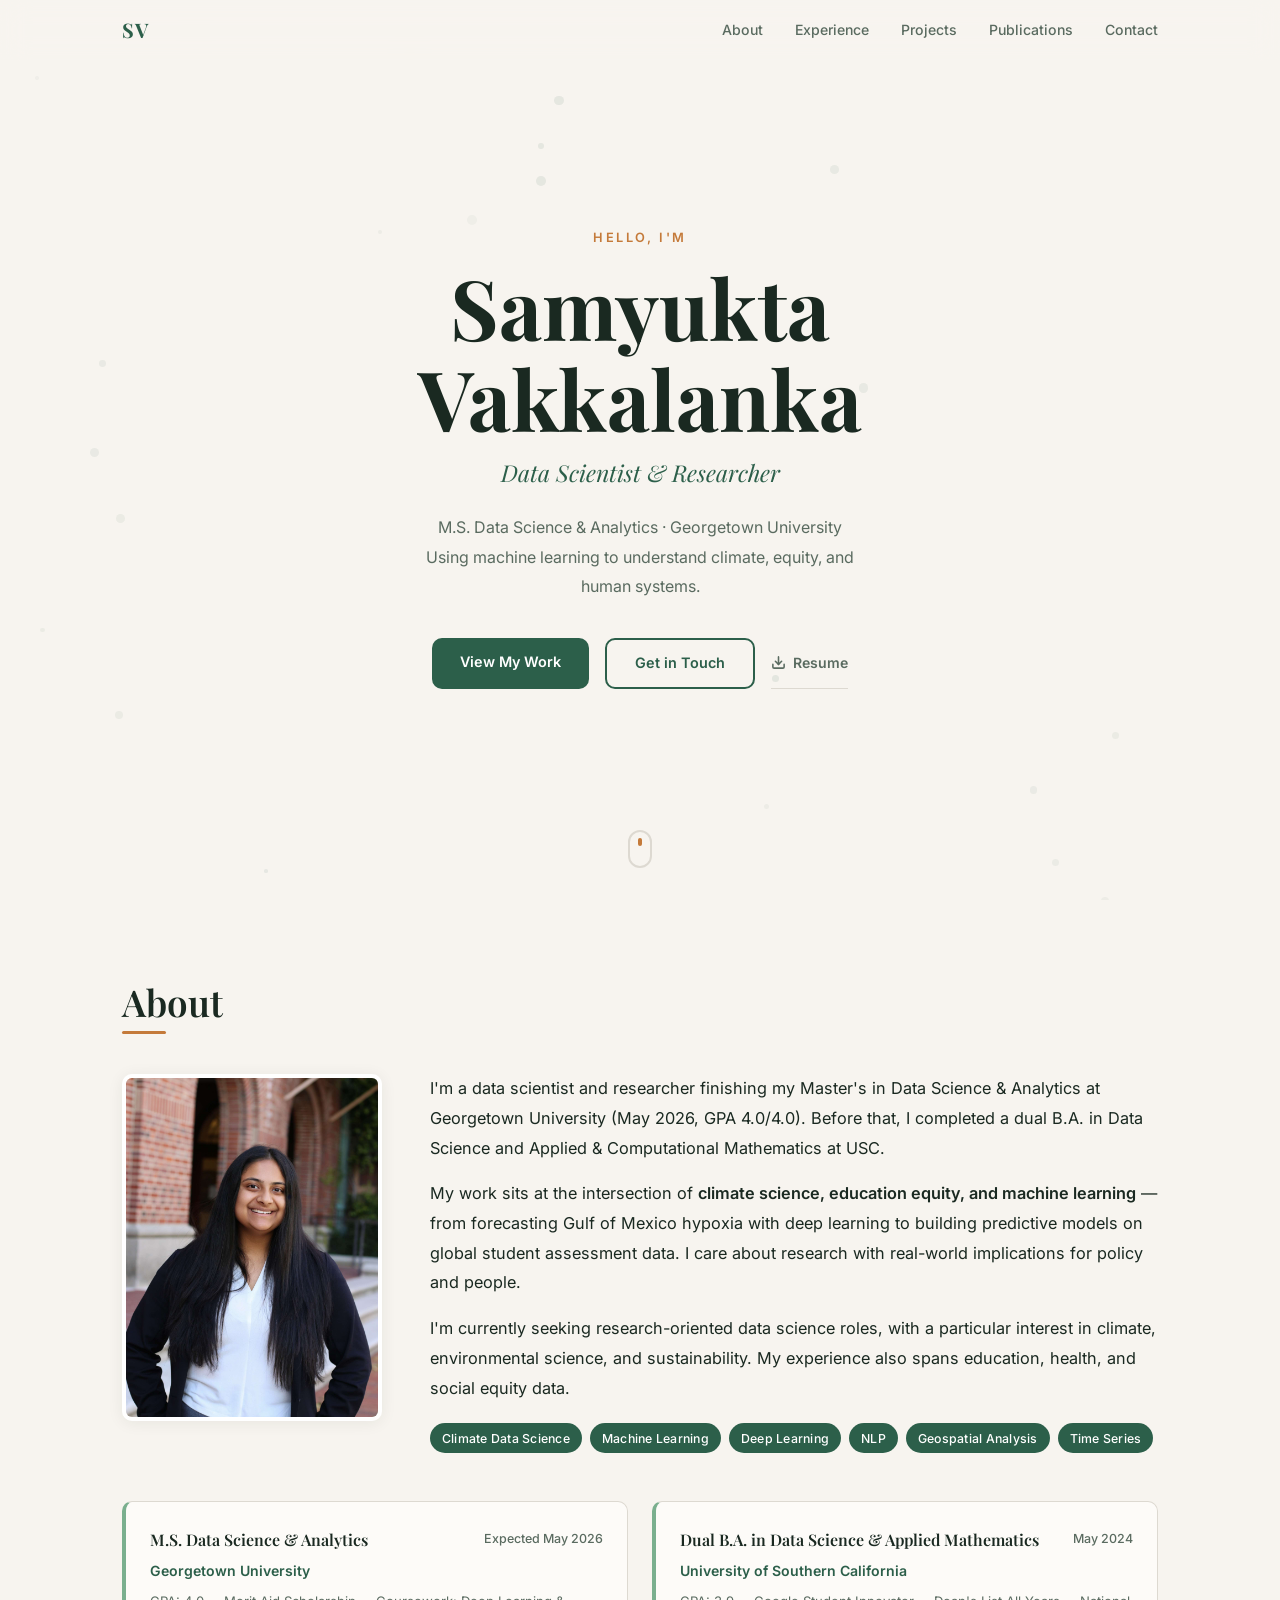
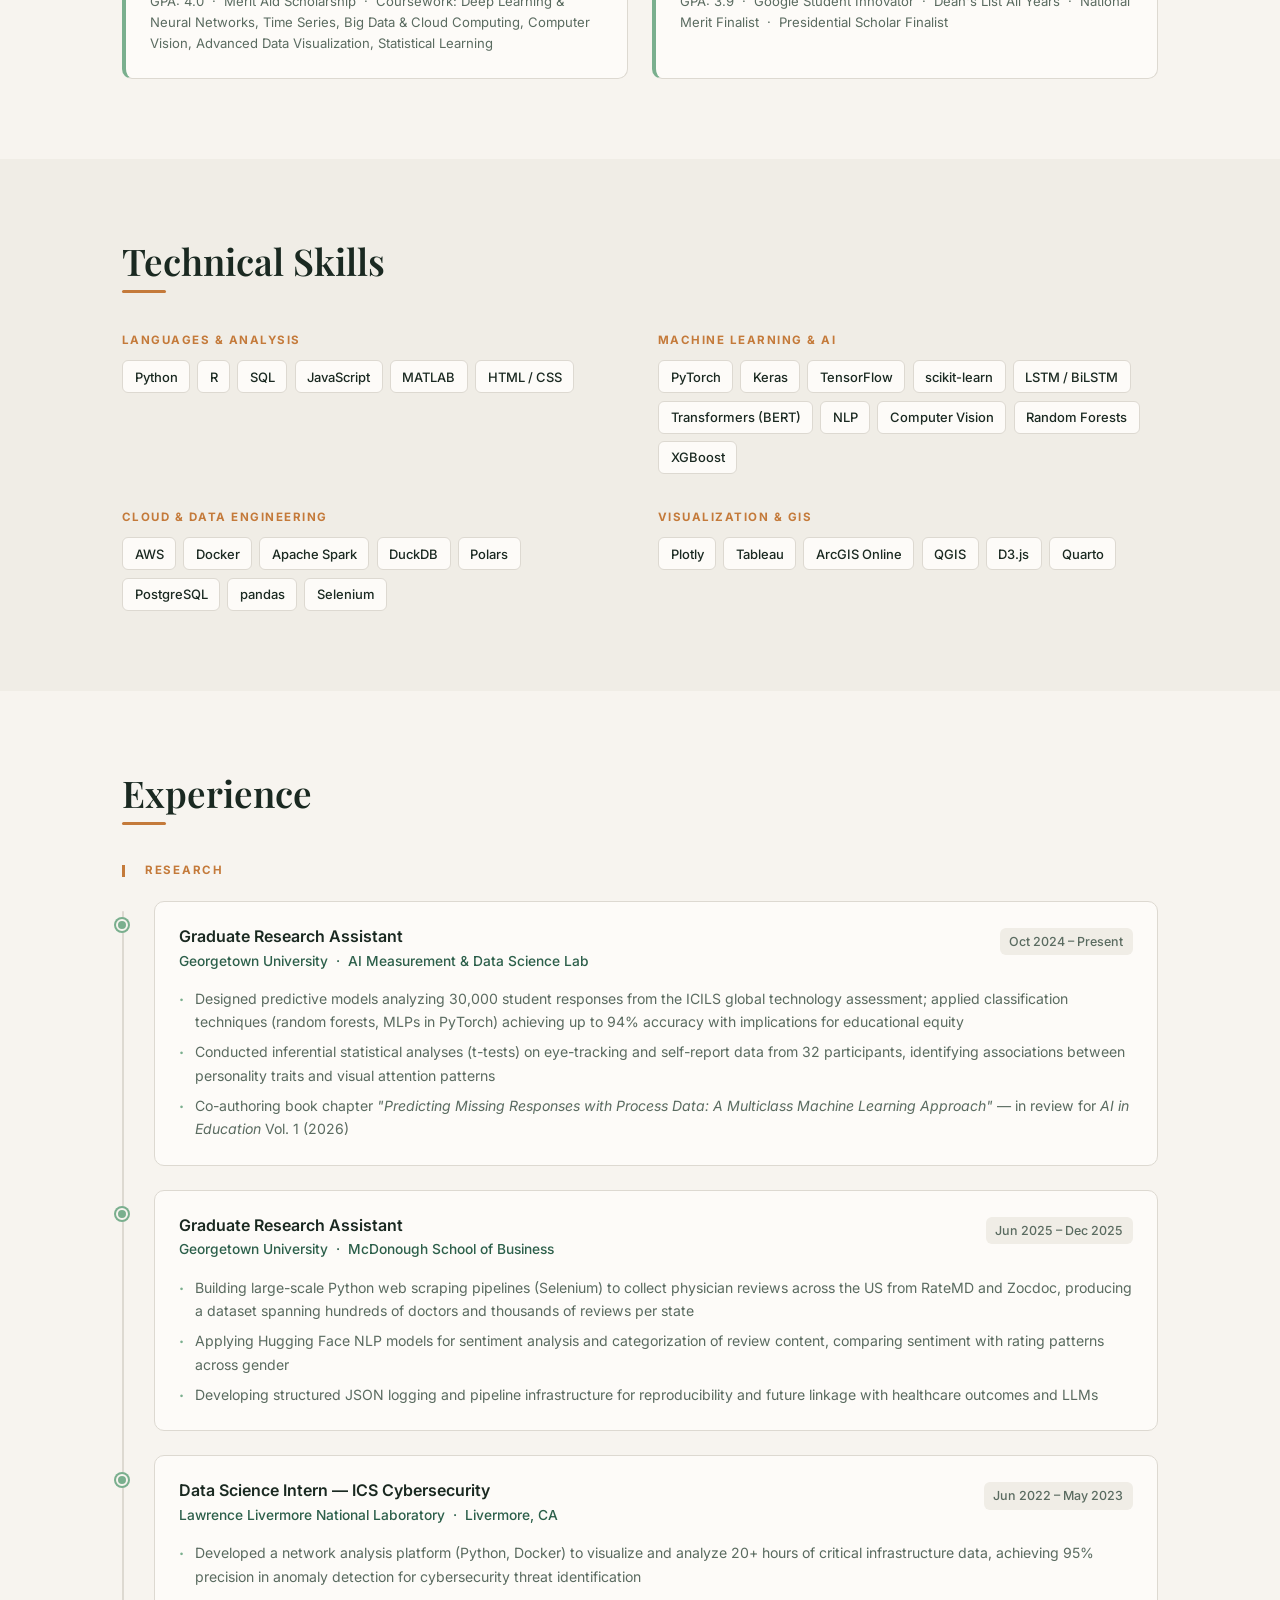
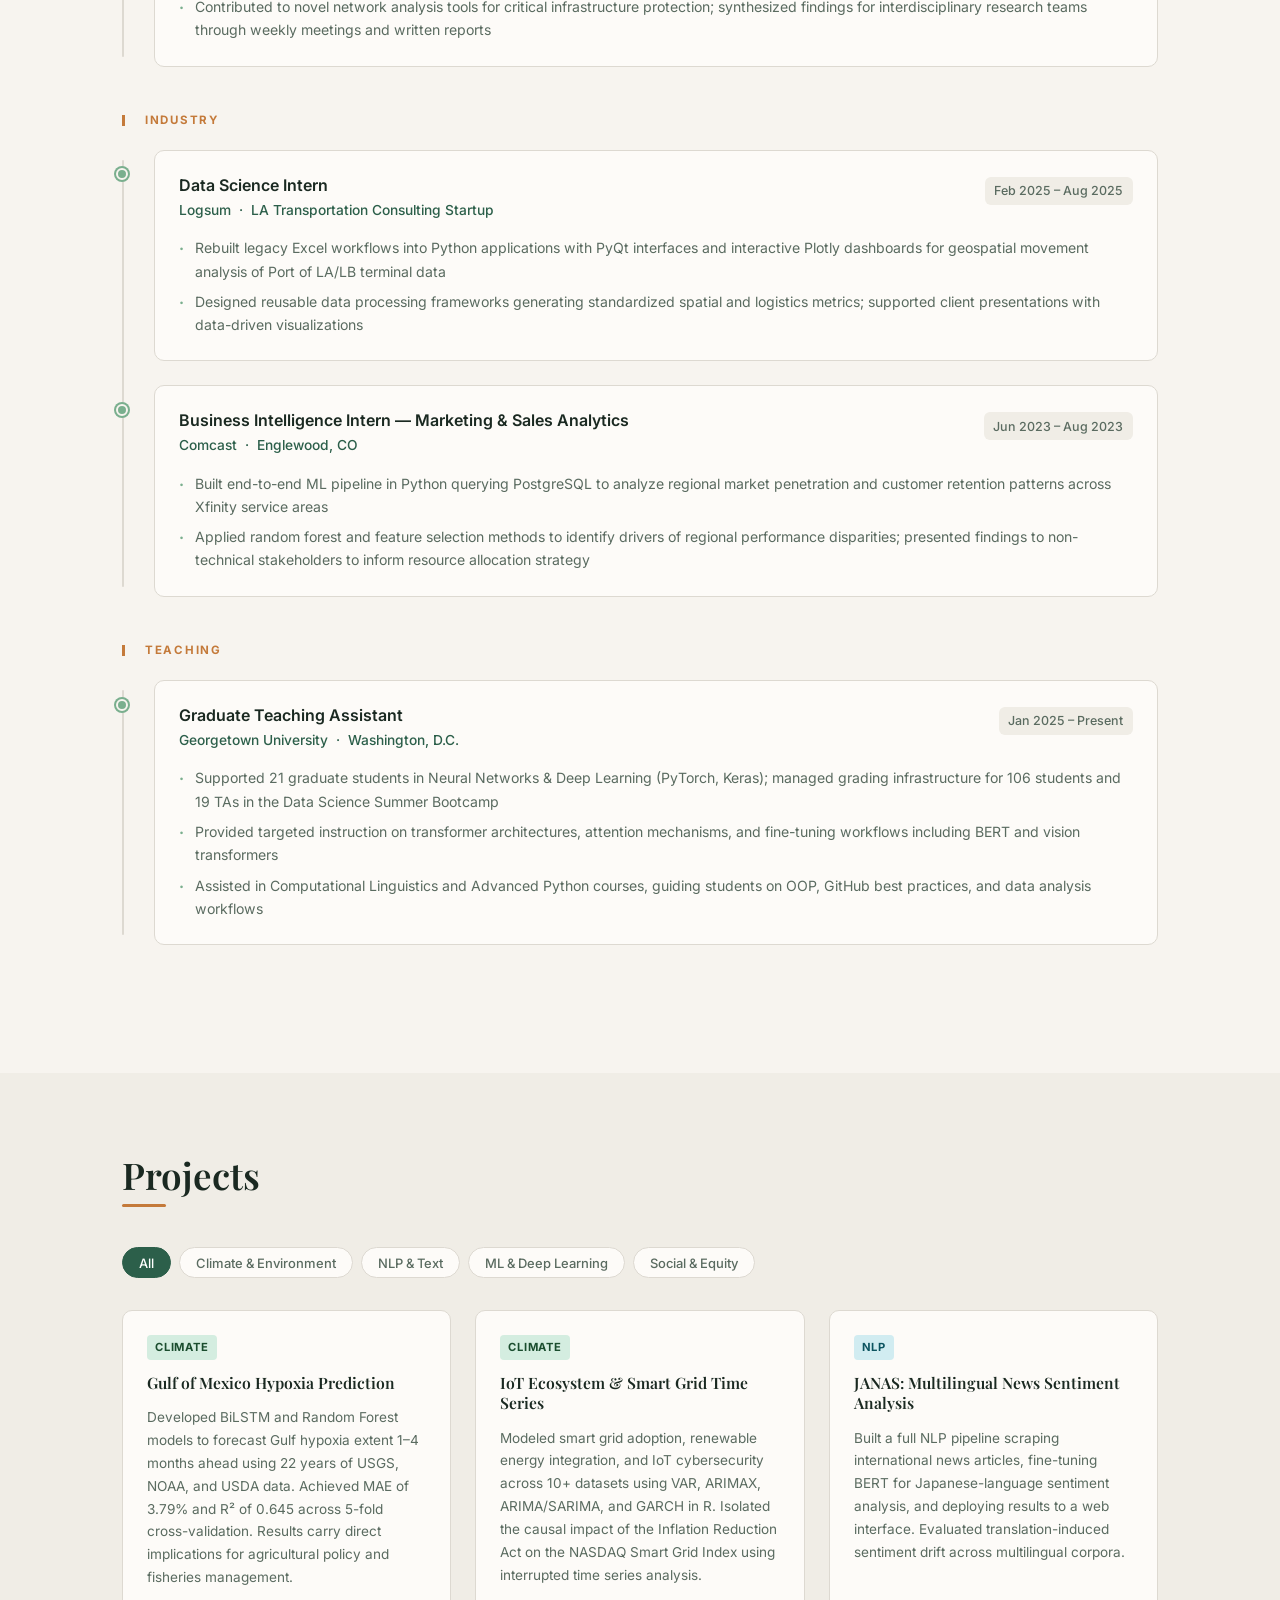
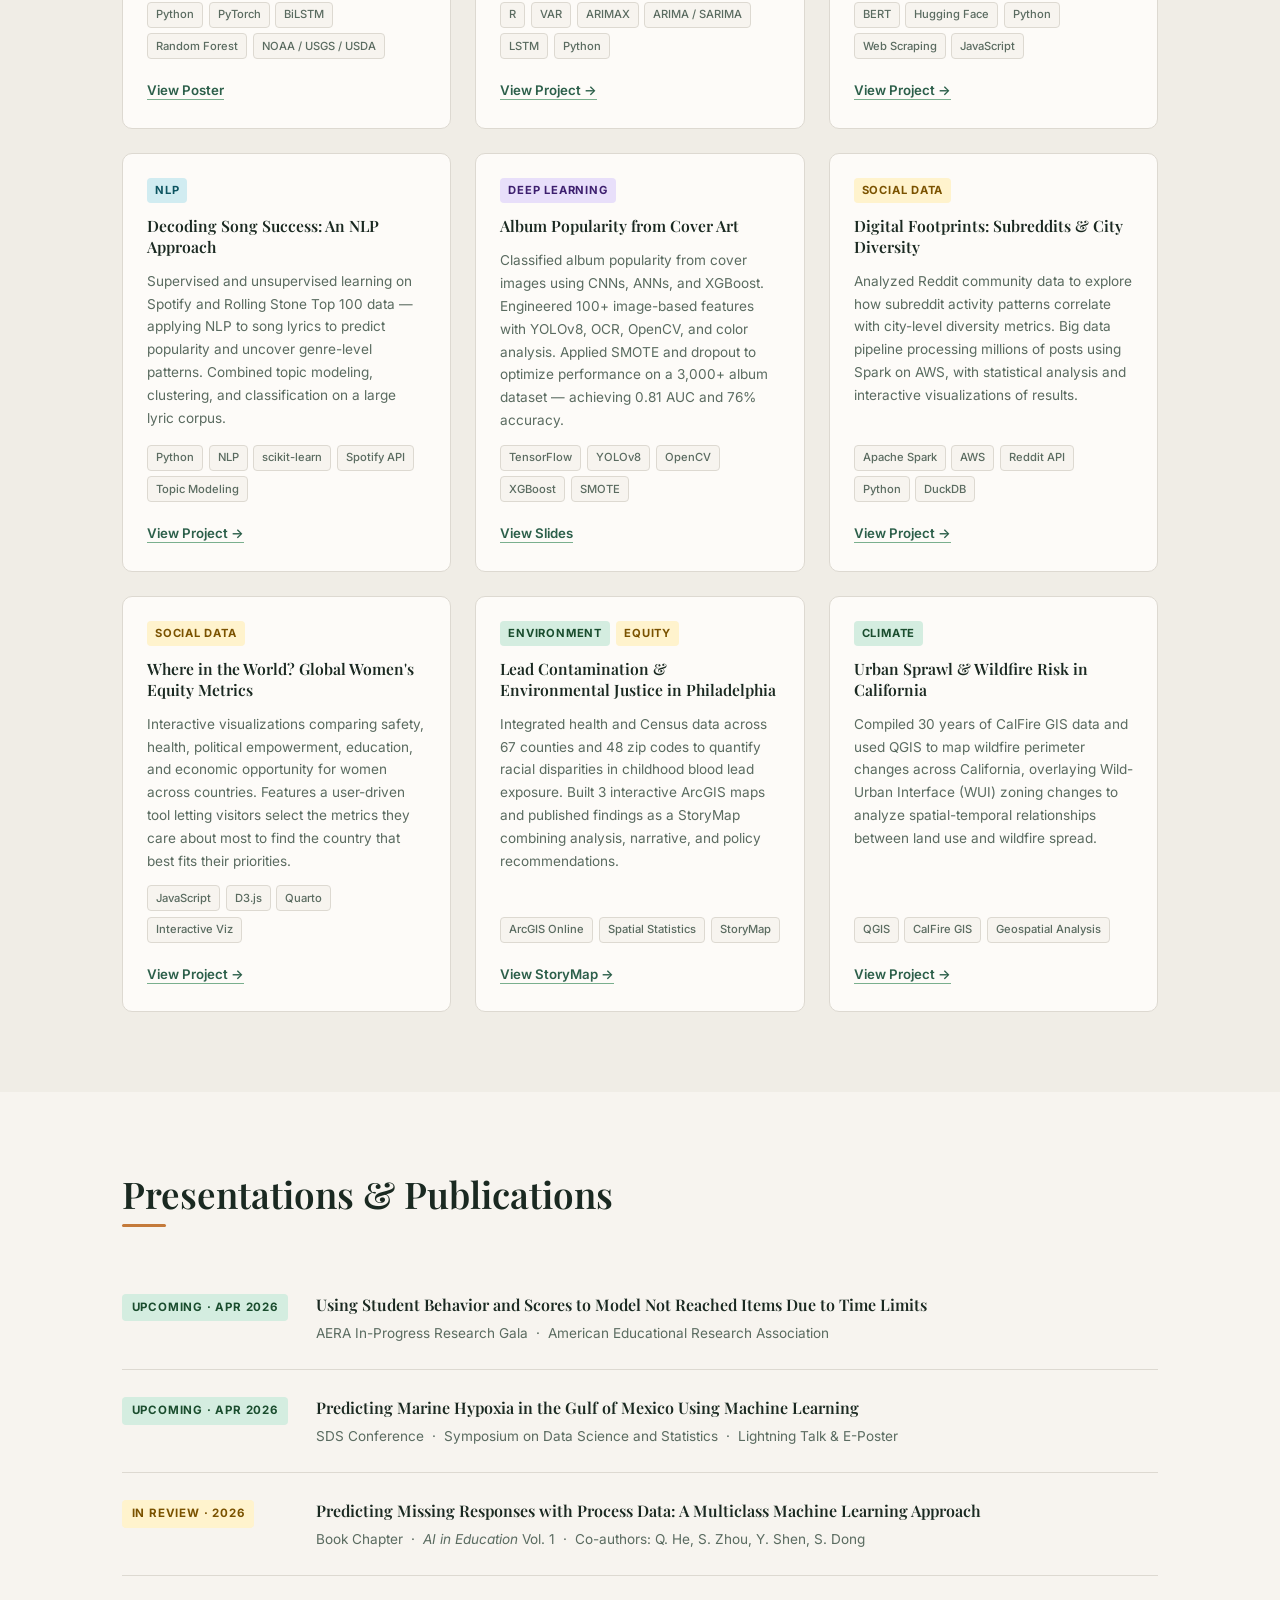
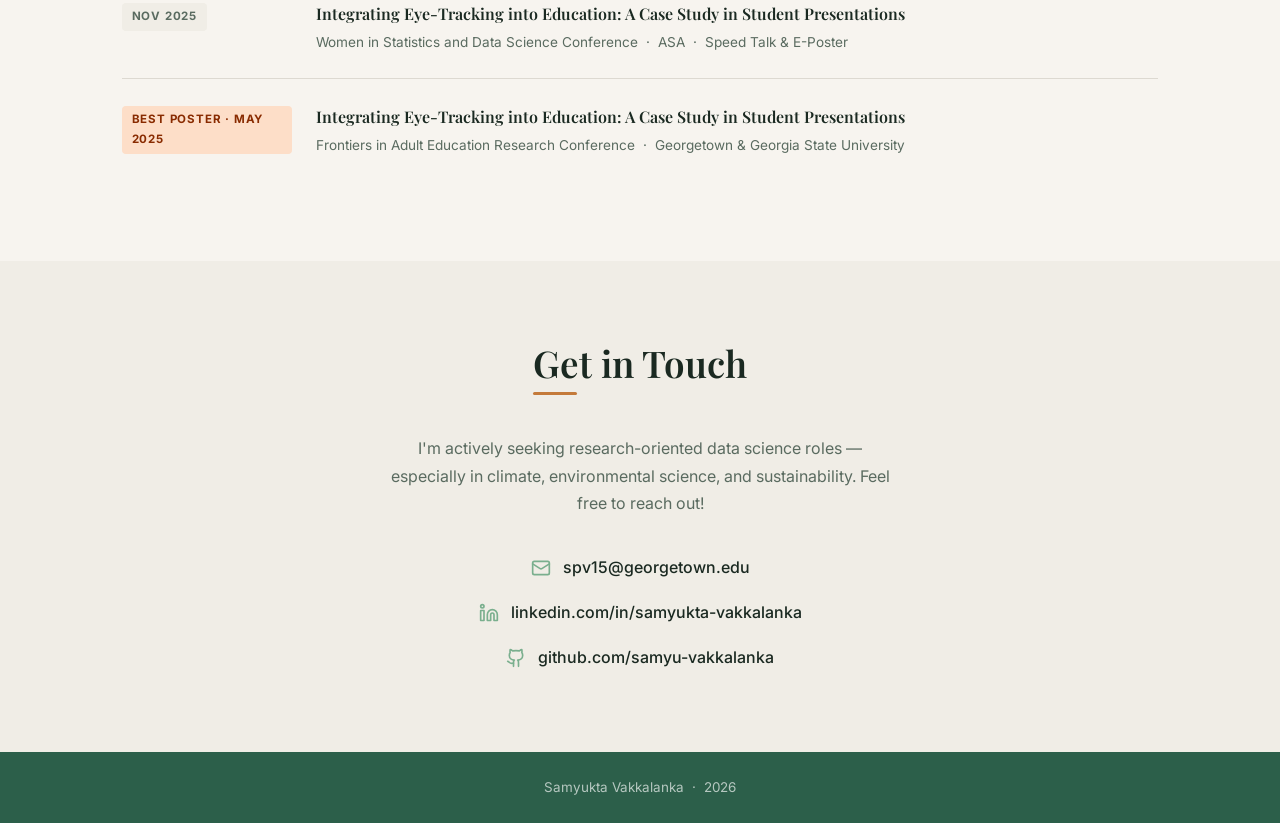
==== commit 48415c79: "Update ra position dates" ====
--- a/index.html
+++ b/index.html
@@ -194,7 +194,7 @@
                   <h4>Graduate Research Assistant</h4>
                   <p class="tl-org">Georgetown University &nbsp;·&nbsp; McDonough School of Business</p>
                 </div>
-                <span class="tl-date">Jun 2025 – Present</span>
+                <span class="tl-date">Jun 2025 – Dec 2025</span>
               </div>
               <ul class="tl-bullets">
                 <li>Building large-scale Python web scraping pipelines (Selenium) to collect physician reviews across the US from RateMD and Zocdoc, producing a dataset spanning hundreds of doctors and thousands of reviews per state</li>
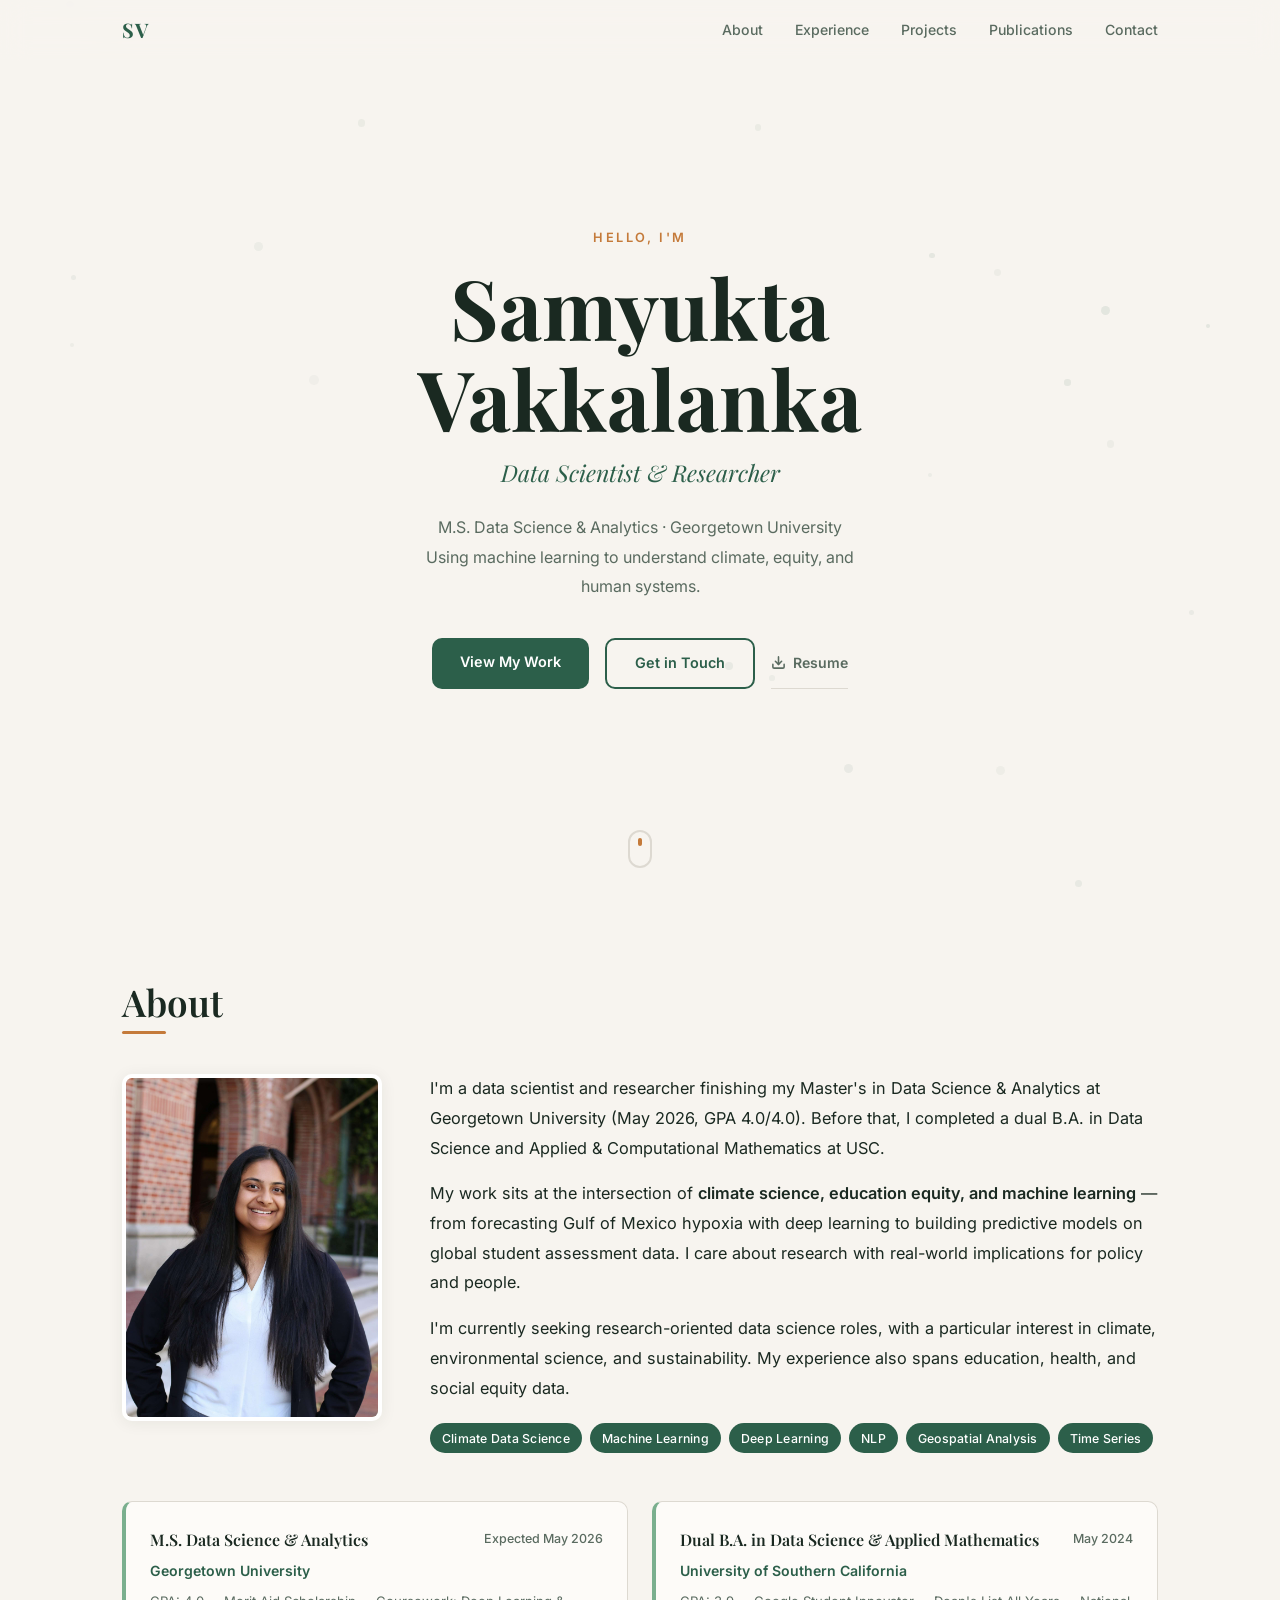
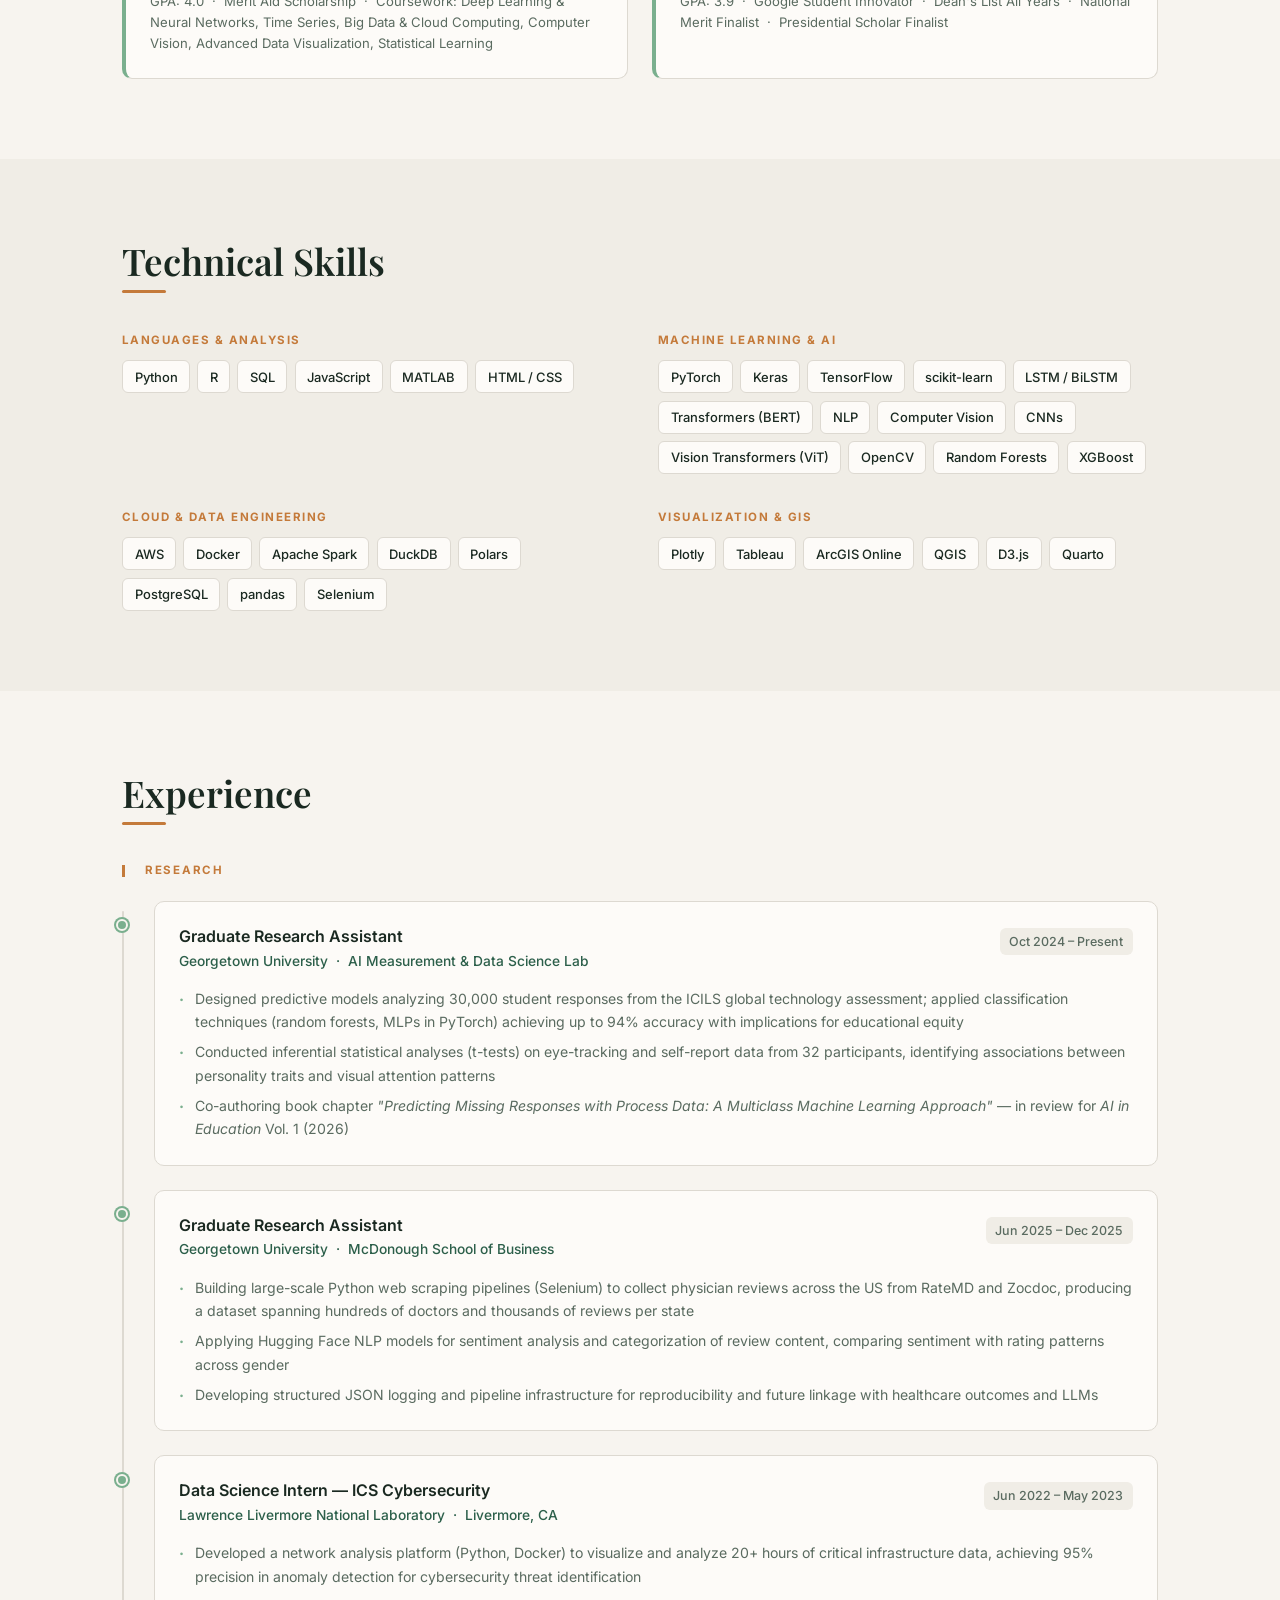
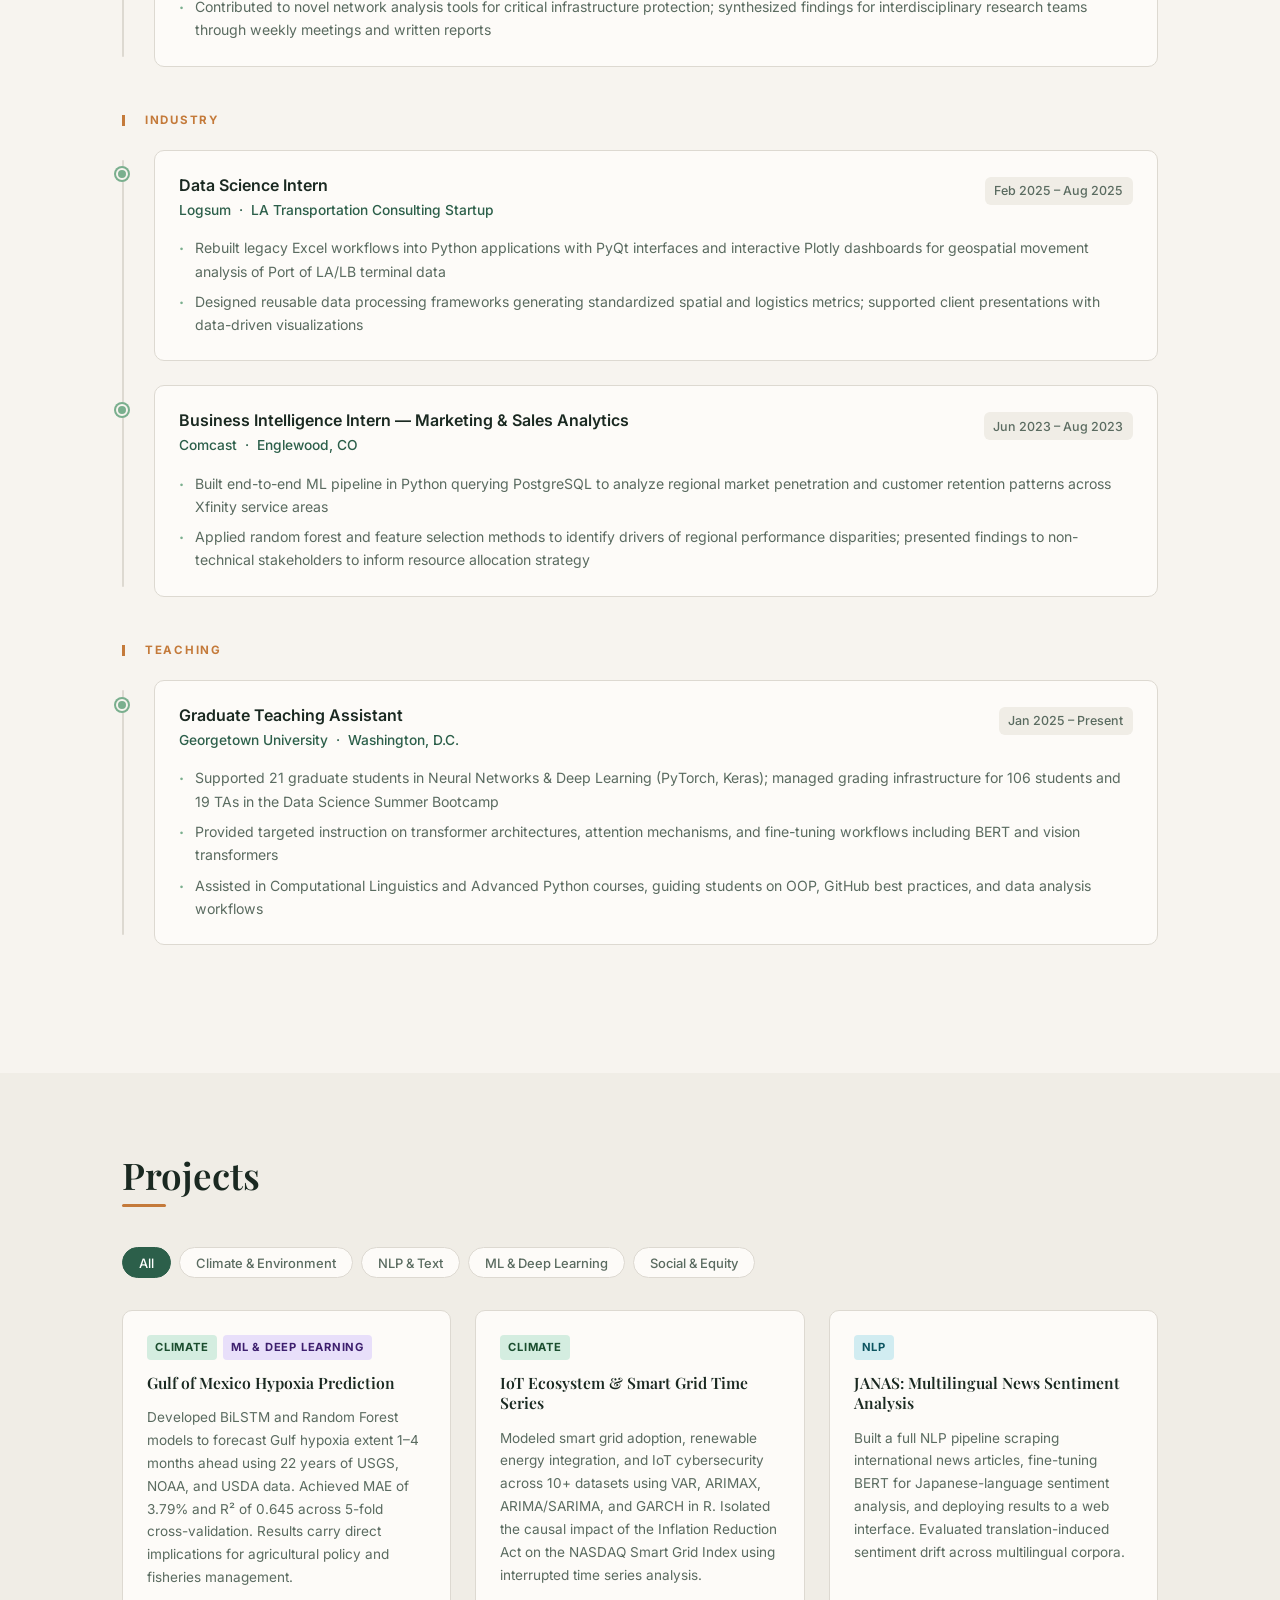
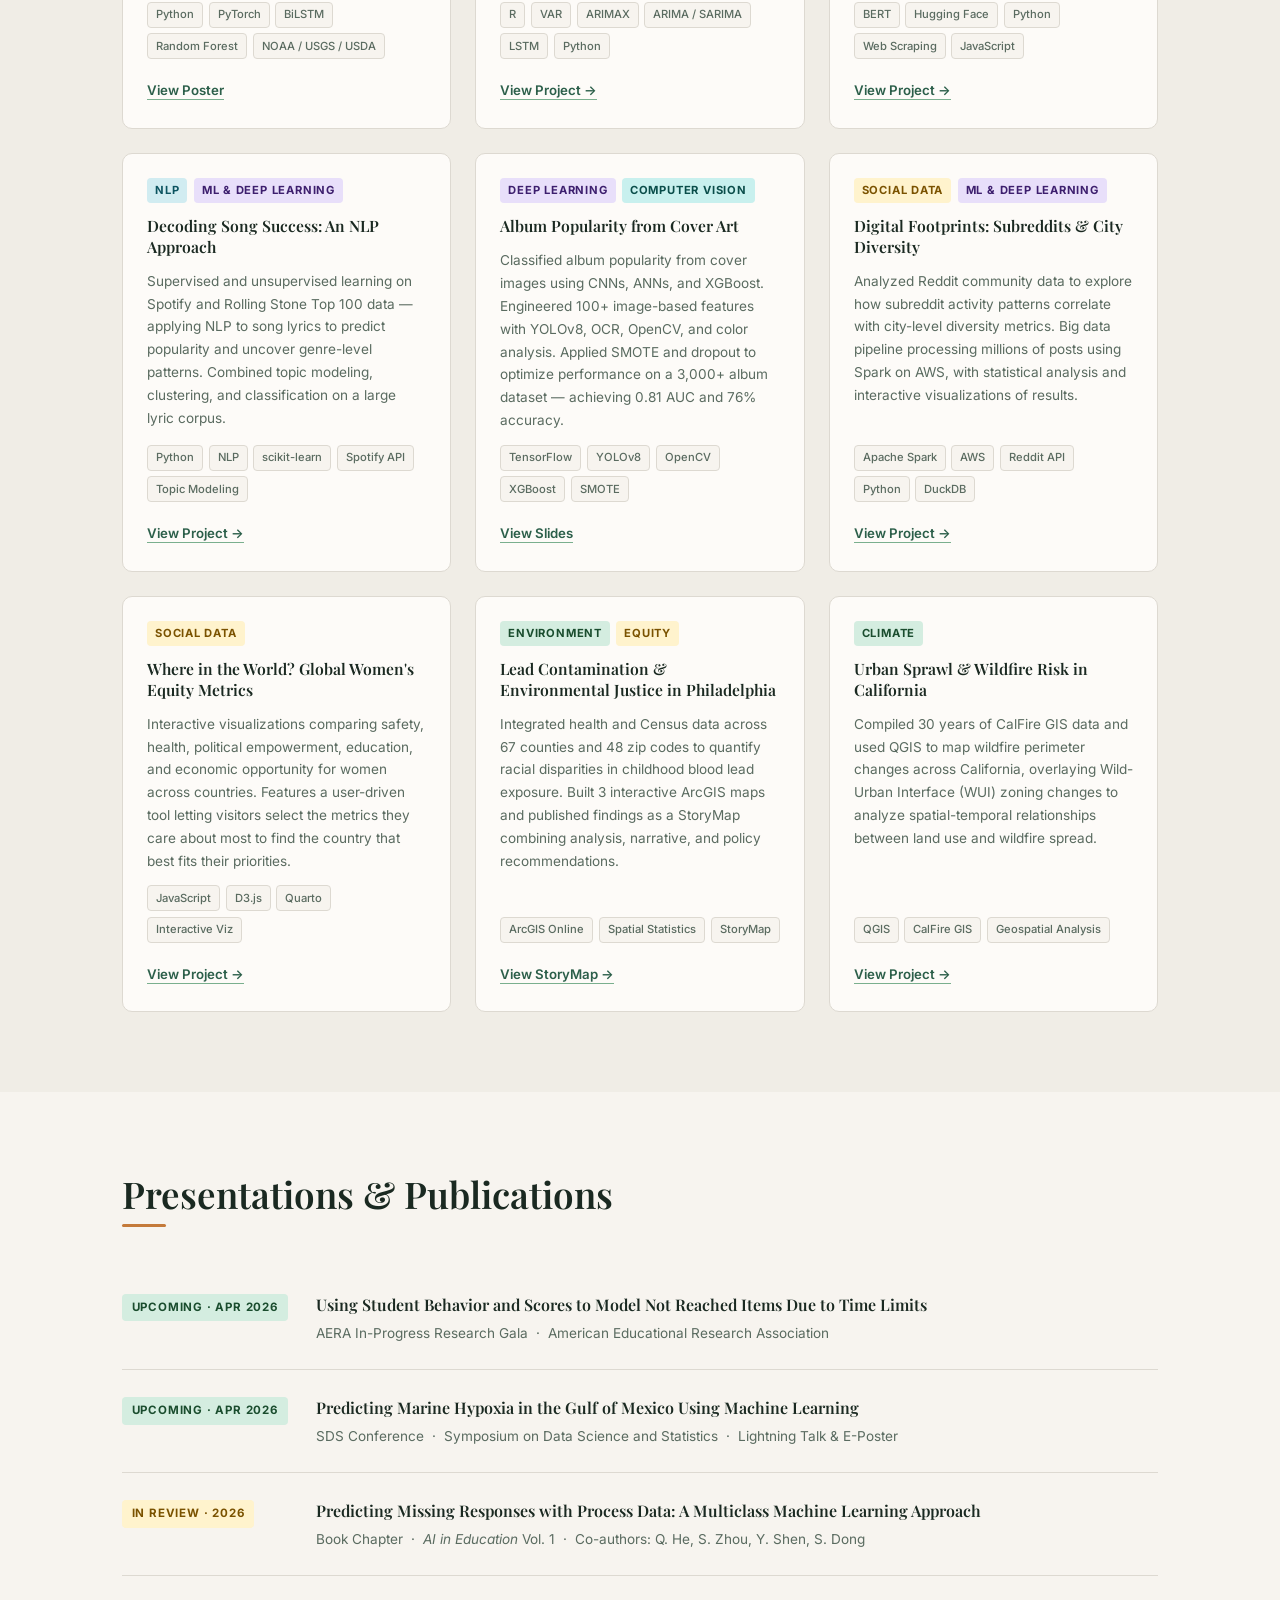
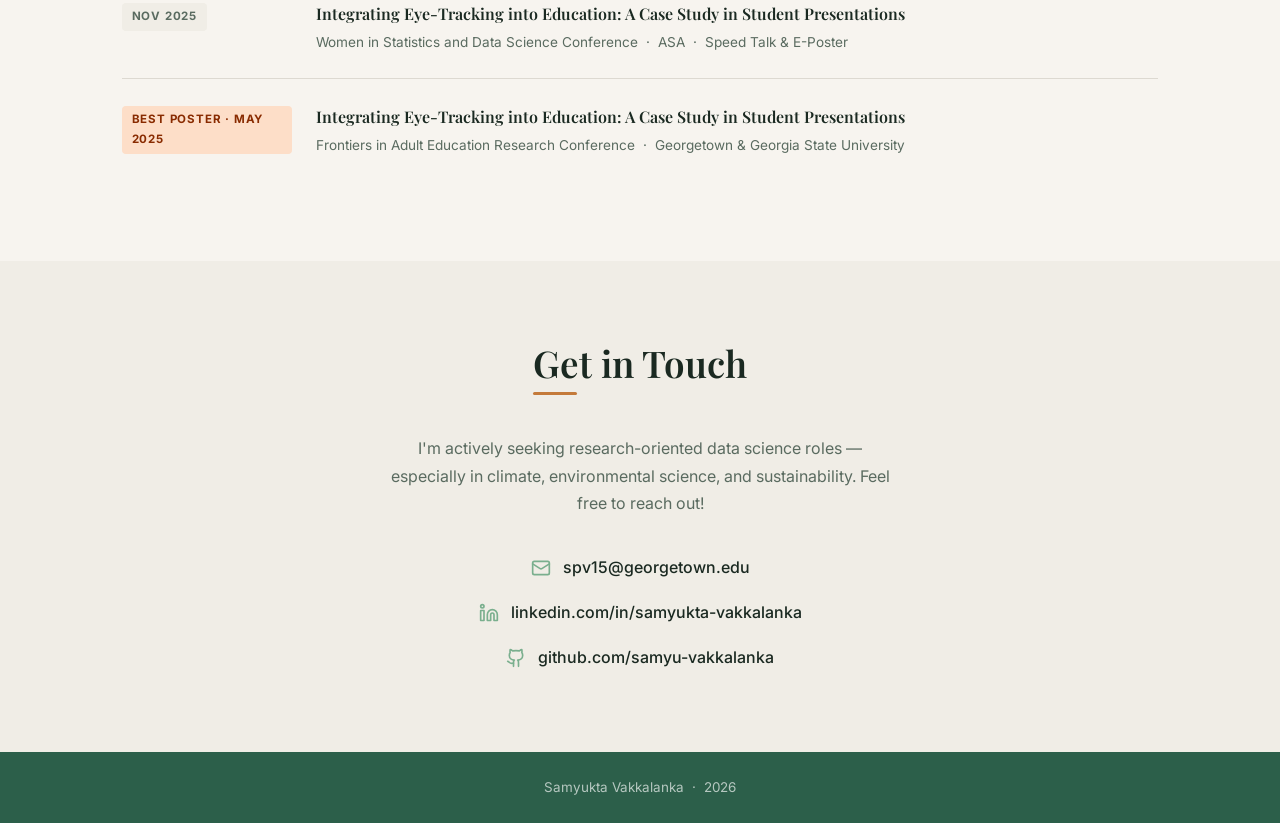
==== commit 1e297f9d: "Update project tags" ====
--- a/index.html
+++ b/index.html
@@ -126,6 +126,9 @@
             <span class="tag">Transformers (BERT)</span>
             <span class="tag">NLP</span>
             <span class="tag">Computer Vision</span>
+            <span class="tag">CNNs</span>
+            <span class="tag">Vision Transformers (ViT)</span>
+            <span class="tag">OpenCV</span>
             <span class="tag">Random Forests</span>
             <span class="tag">XGBoost</span>
           </div>
@@ -309,9 +312,10 @@
       <div class="projects-grid">
 
         <!-- Gulf of Mexico Hypoxia -->
-        <div class="proj-card fade-in" data-category="climate">
+        <div class="proj-card fade-in" data-category="climate ml">
           <div class="proj-cats">
             <span class="proj-cat cat-climate">Climate</span>
+            <span class="proj-cat cat-ml">ML &amp; Deep Learning</span>
           </div>
           <h3>Gulf of Mexico Hypoxia Prediction</h3>
           <p>Developed BiLSTM and Random Forest models to forecast Gulf hypoxia extent 1–4 months ahead using 22 years of USGS, NOAA, and USDA data. Achieved MAE of 3.79% and R² of 0.645 across 5-fold cross-validation. Results carry direct implications for agricultural policy and fisheries management.</p>
@@ -355,9 +359,10 @@
         </div>
 
         <!-- Song Popularity NLP -->
-        <div class="proj-card fade-in" data-category="nlp">
+        <div class="proj-card fade-in" data-category="nlp ml">
           <div class="proj-cats">
             <span class="proj-cat cat-nlp">NLP</span>
+            <span class="proj-cat cat-ml">ML &amp; Deep Learning</span>
           </div>
           <h3>Decoding Song Success: An NLP Approach</h3>
           <p>Supervised and unsupervised learning on Spotify and Rolling Stone Top 100 data — applying NLP to song lyrics to predict popularity and uncover genre-level patterns. Combined topic modeling, clustering, and classification on a large lyric corpus.</p>
@@ -373,6 +378,7 @@
         <div class="proj-card fade-in" data-category="ml">
           <div class="proj-cats">
             <span class="proj-cat cat-ml">Deep Learning</span>
+            <span class="proj-cat cat-cv">Computer Vision</span>
           </div>
           <h3>Album Popularity from Cover Art</h3>
           <p>Classified album popularity from cover images using CNNs, ANNs, and XGBoost. Engineered 100+ image-based features with YOLOv8, OCR, OpenCV, and color analysis. Applied SMOTE and dropout to optimize performance on a 3,000+ album dataset — achieving 0.81 AUC and 76% accuracy.</p>
@@ -386,9 +392,10 @@
         </div>
 
         <!-- Digital Footprints -->
-        <div class="proj-card fade-in" data-category="social">
+        <div class="proj-card fade-in" data-category="social ml">
           <div class="proj-cats">
             <span class="proj-cat cat-social">Social Data</span>
+            <span class="proj-cat cat-ml">ML &amp; Deep Learning</span>
           </div>
           <h3>Digital Footprints: Subreddits &amp; City Diversity</h3>
           <p>Analyzed Reddit community data to explore how subreddit activity patterns correlate with city-level diversity metrics. Big data pipeline processing millions of posts using Spark on AWS, with statistical analysis and interactive visualizations of results.</p>
--- a/style.css
+++ b/style.css
@@ -691,6 +691,7 @@
 .cat-nlp     { background: #D1ECF1; color: #0C5460; }
 .cat-ml      { background: #E8DFFA; color: #3D1F6E; }
 .cat-social  { background: #FFF3CD; color: #7A5200; }
+.cat-cv      { background: #C8F0EE; color: #0A4D4A; }
 
 .proj-card h3 {
   font-size: 0.98rem;
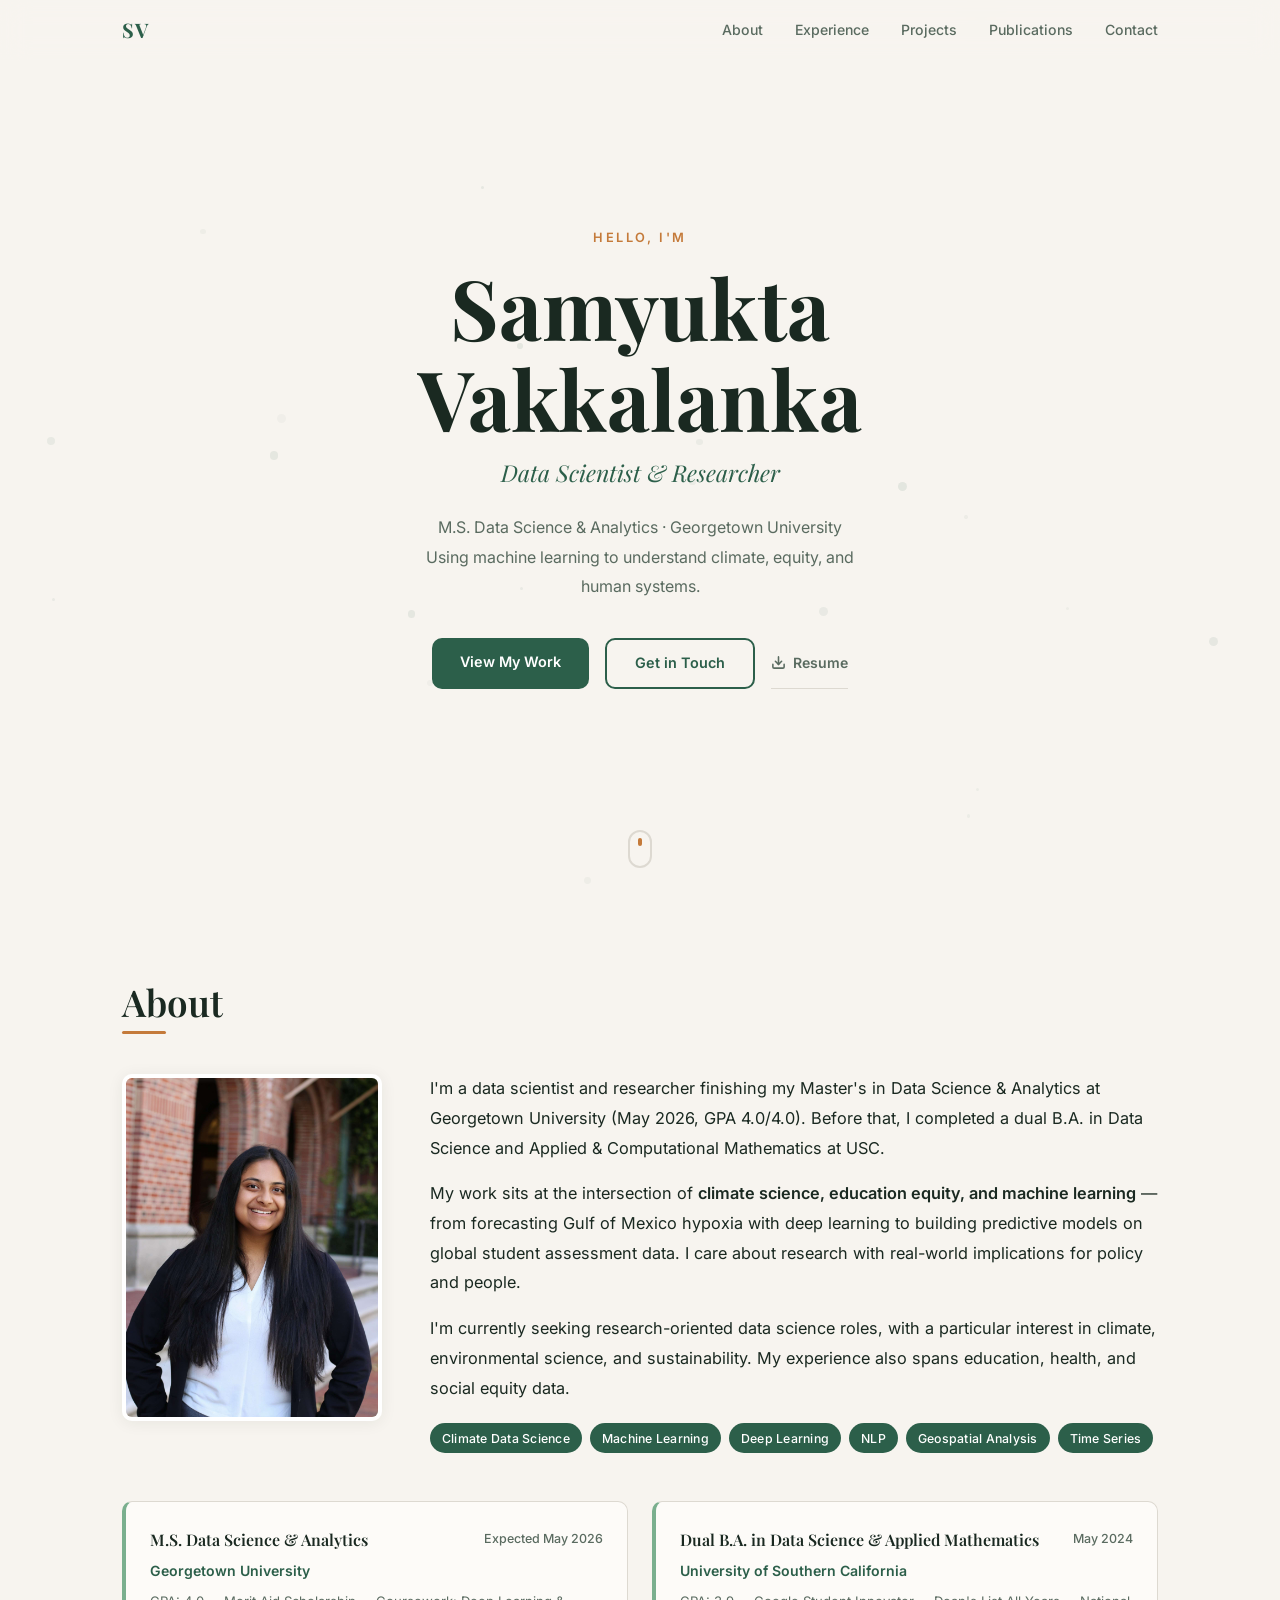
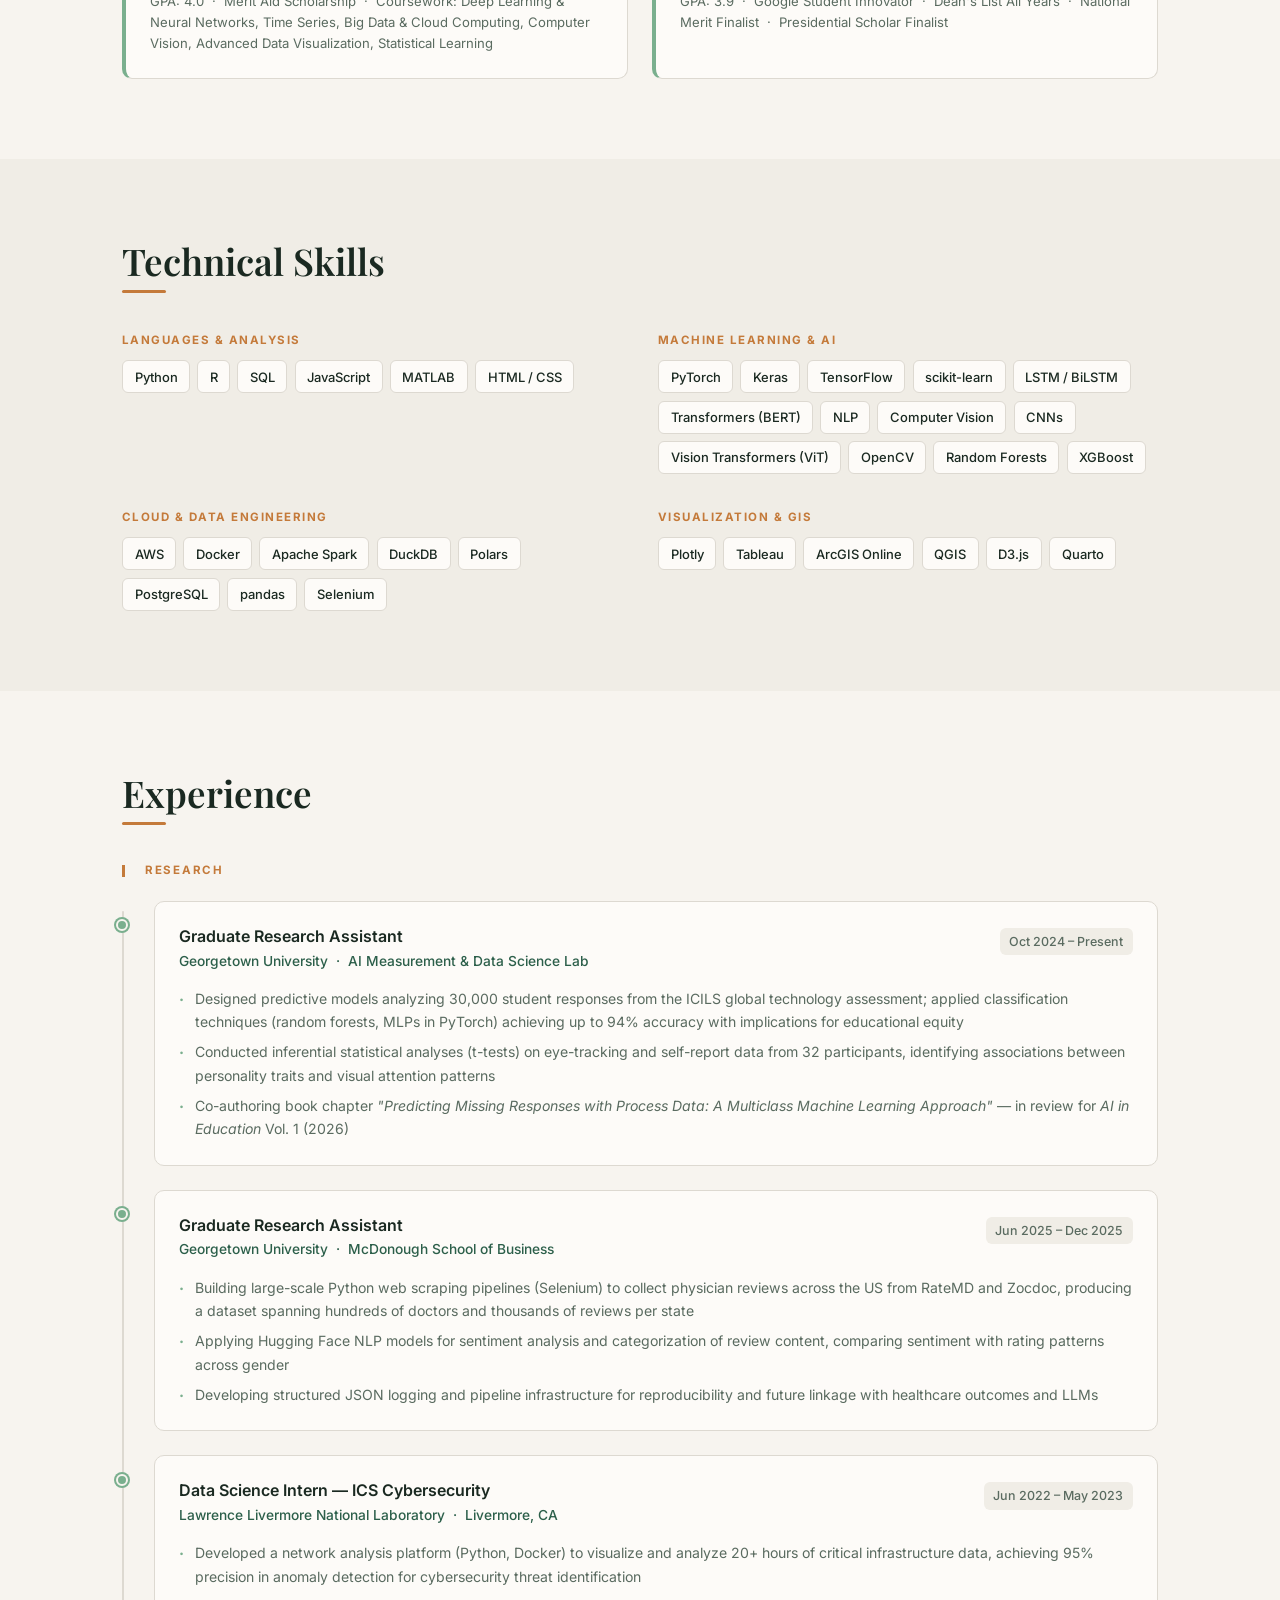
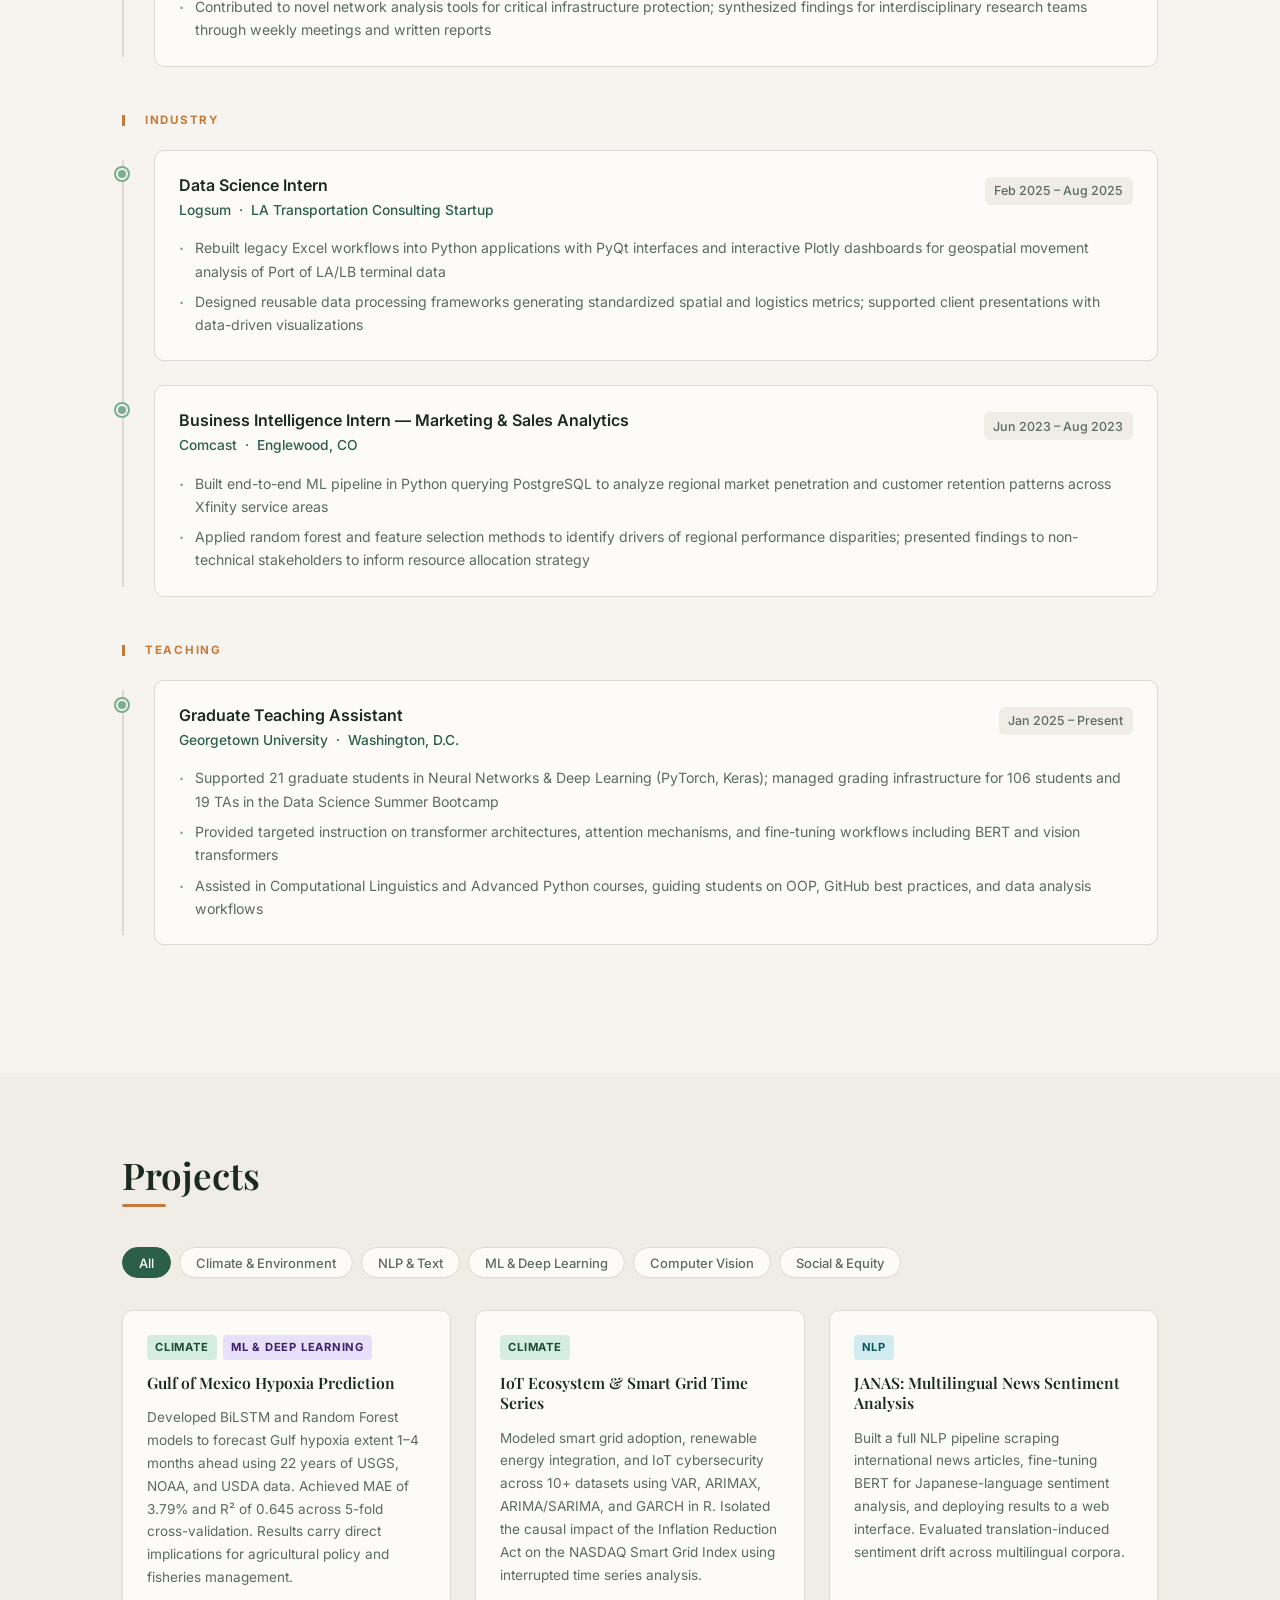
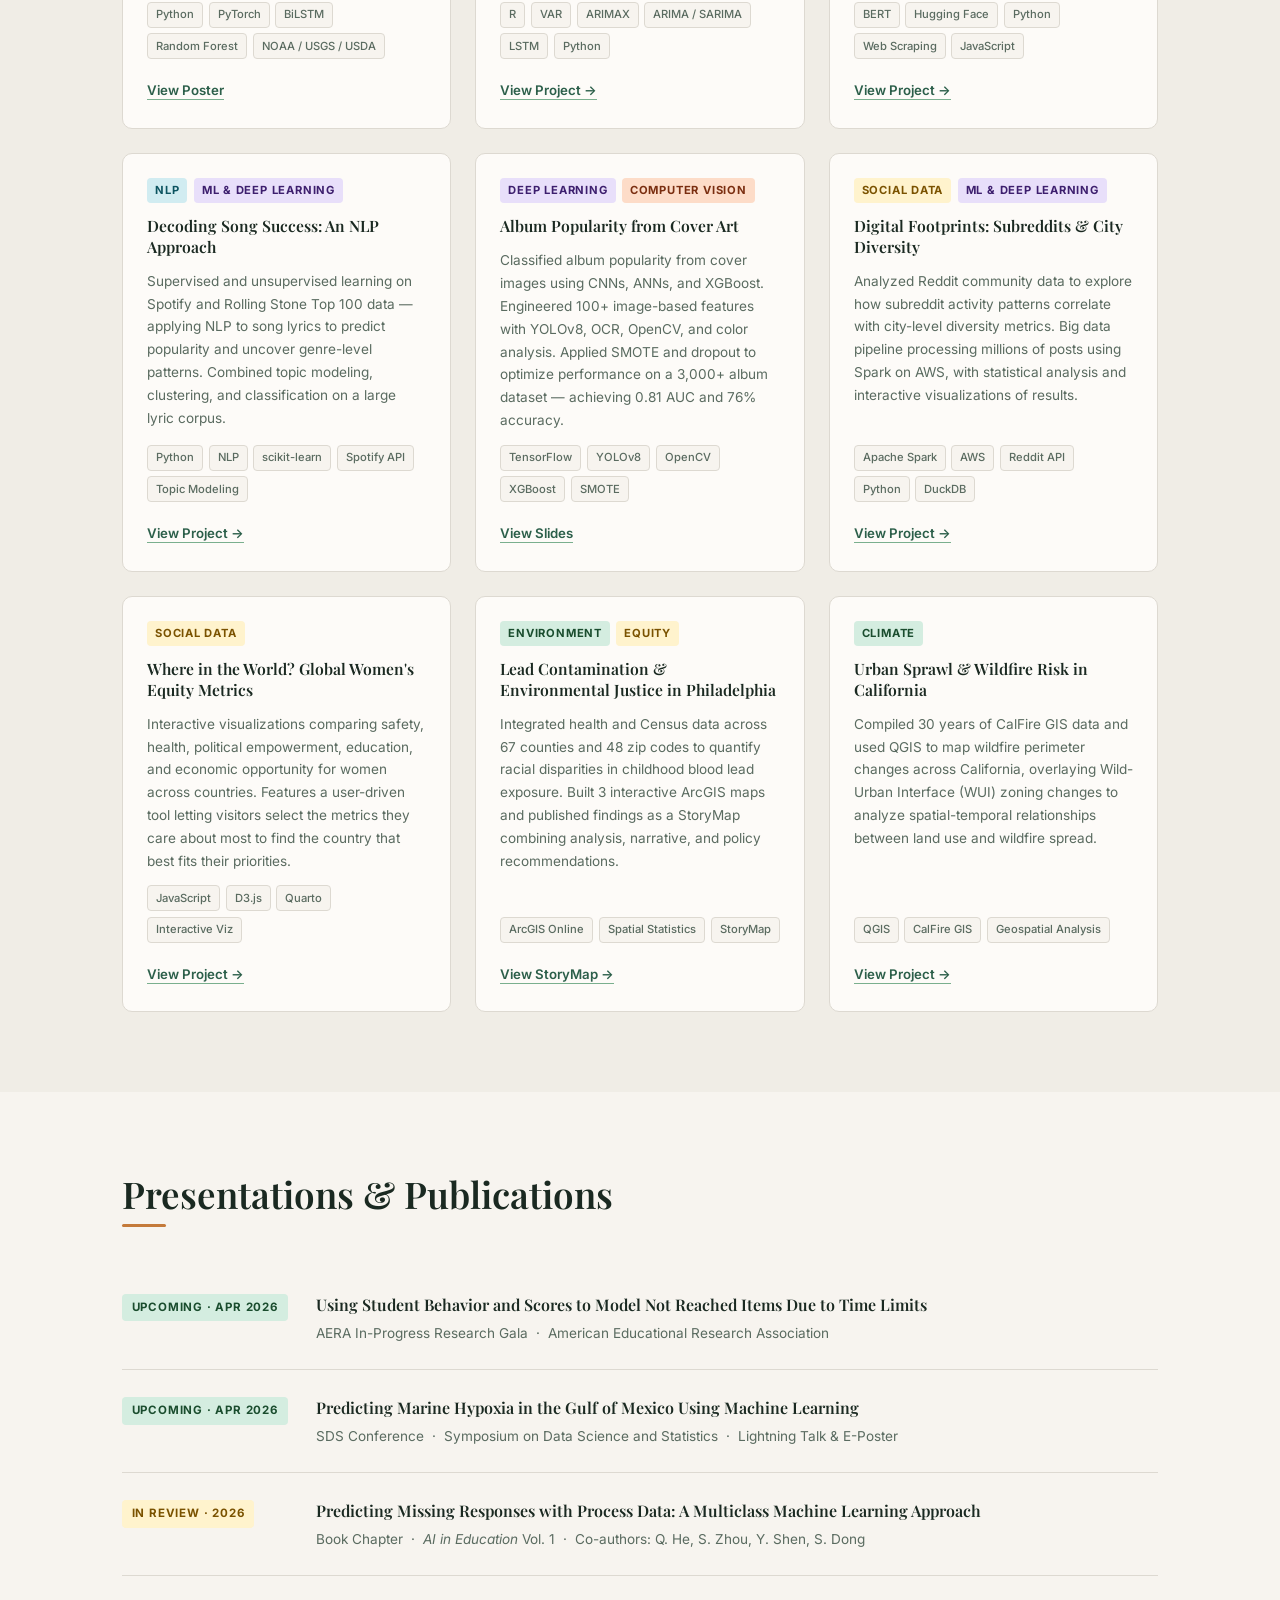
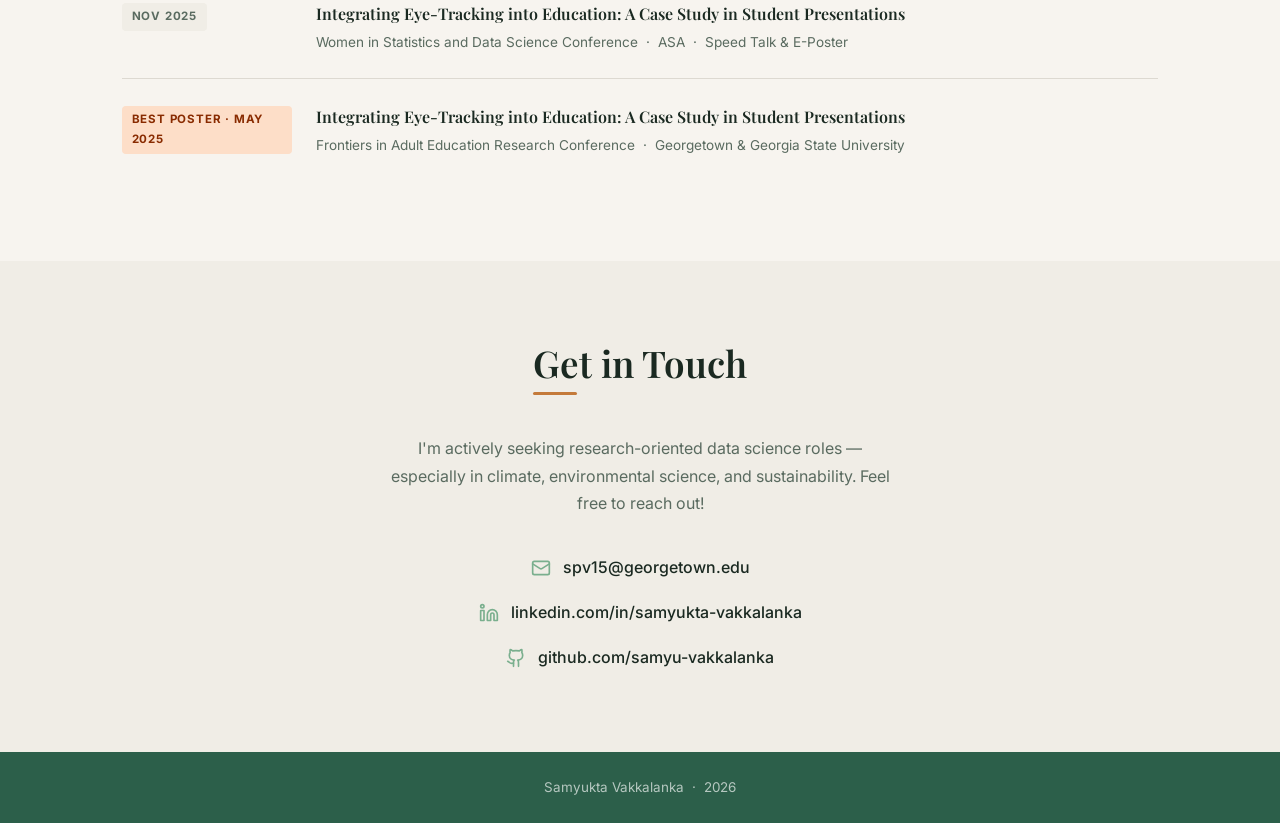
==== commit 5b08824b: "Add computer vision" ====
--- a/index.html
+++ b/index.html
@@ -307,6 +307,7 @@
         <button class="filter-btn" data-filter="climate">Climate &amp; Environment</button>
         <button class="filter-btn" data-filter="nlp">NLP &amp; Text</button>
         <button class="filter-btn" data-filter="ml">ML &amp; Deep Learning</button>
+        <button class="filter-btn" data-filter="cv">Computer Vision</button>
         <button class="filter-btn" data-filter="social">Social &amp; Equity</button>
       </div>
       <div class="projects-grid">
@@ -375,7 +376,7 @@
         </div>
 
         <!-- Album Cover Deep Learning -->
-        <div class="proj-card fade-in" data-category="ml">
+        <div class="proj-card fade-in" data-category="ml cv">
           <div class="proj-cats">
             <span class="proj-cat cat-ml">Deep Learning</span>
             <span class="proj-cat cat-cv">Computer Vision</span>
--- a/style.css
+++ b/style.css
@@ -691,7 +691,7 @@
 .cat-nlp     { background: #D1ECF1; color: #0C5460; }
 .cat-ml      { background: #E8DFFA; color: #3D1F6E; }
 .cat-social  { background: #FFF3CD; color: #7A5200; }
-.cat-cv      { background: #C8F0EE; color: #0A4D4A; }
+.cat-cv      { background: #FDDCC8; color: #7A2E10; }
 
 .proj-card h3 {
   font-size: 0.98rem;
